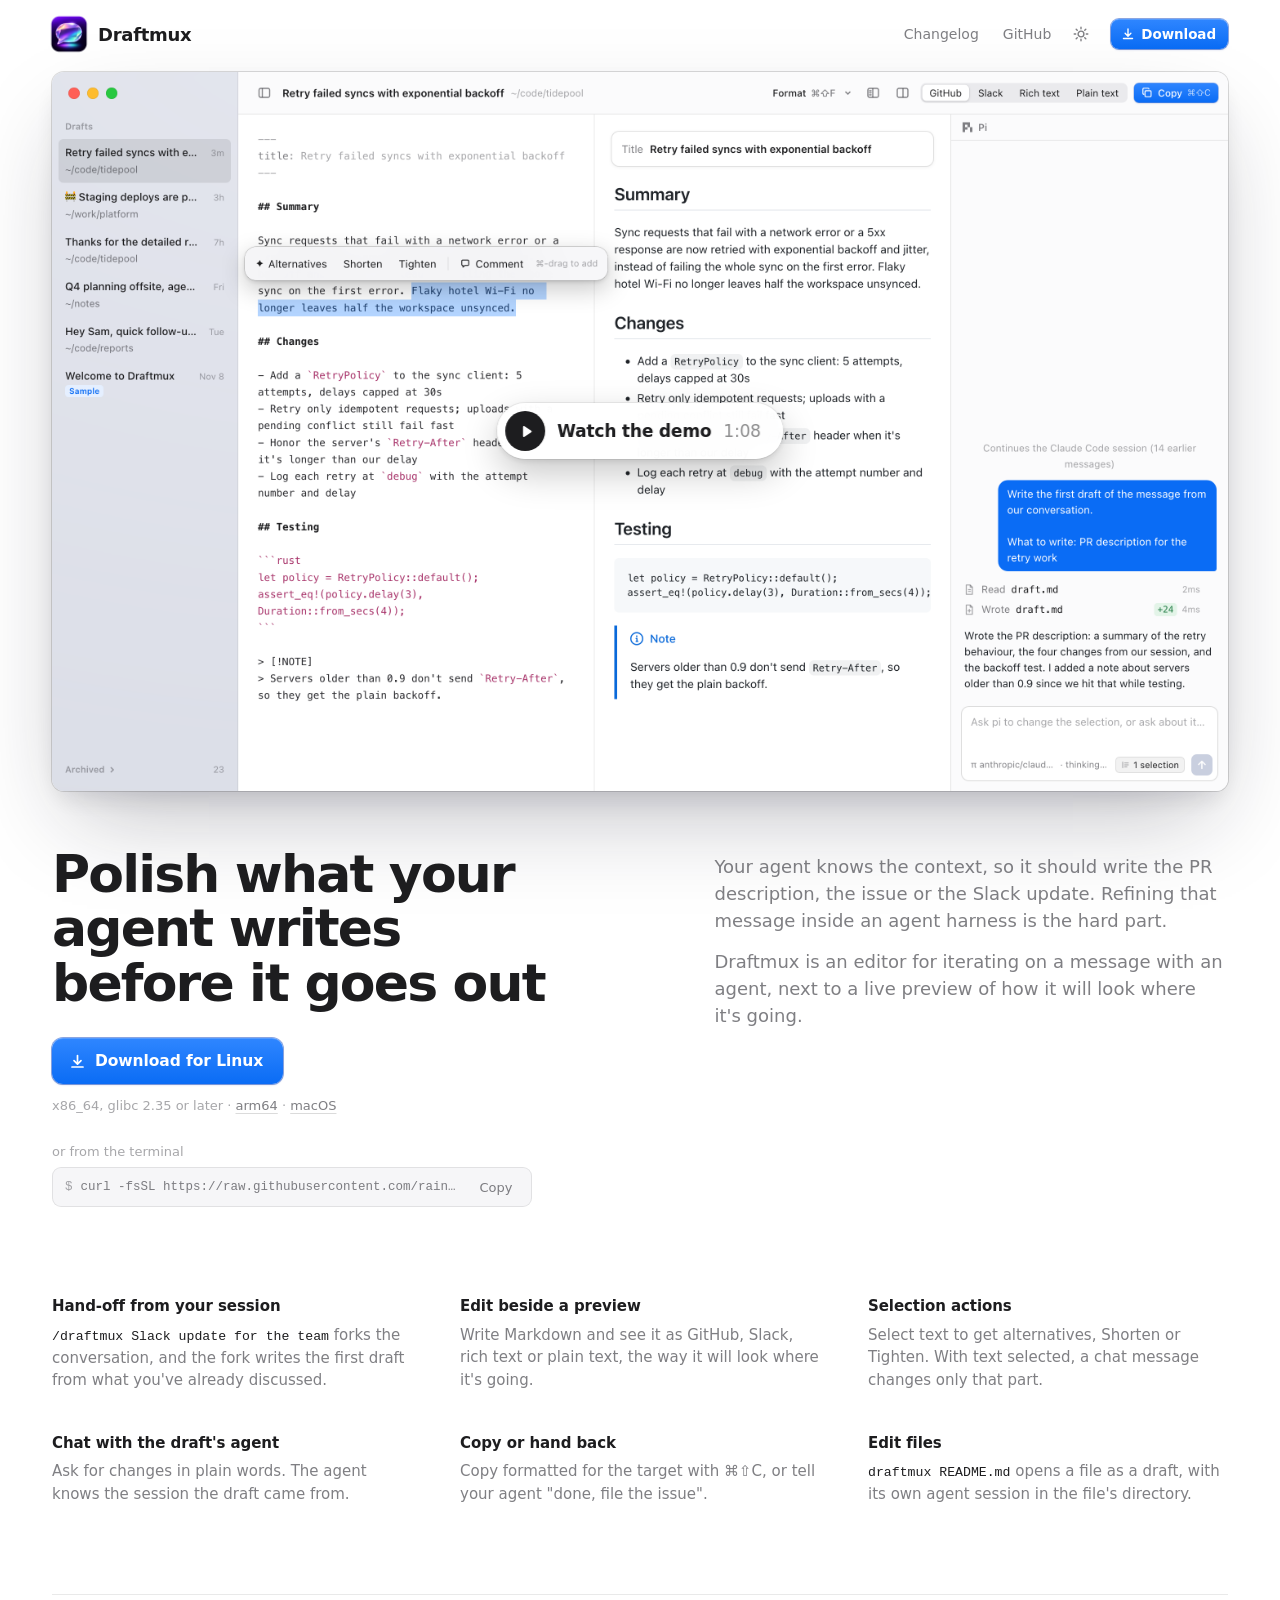
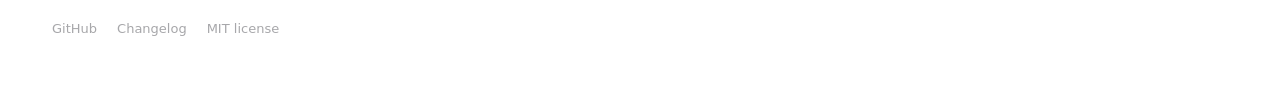
==== website/index.html @ 9d7813d6 "website: load the demo before the click On a throttled 4G connection the demo took about 1-1.5s from" ====
<!doctype html>
<html lang="en">
<head>
<meta charset="utf-8">
<meta name="viewport" content="width=device-width, initial-scale=1">
<title>Draftmux: polish what your agent writes before it goes out</title>
<meta name="description" content="An editor for iterating on a message with your coding agent. Hand a PR description, issue or Slack update off from Claude Code or pi, polish it beside a live preview, and hand it back.">
<meta name="color-scheme" content="light dark">
<link rel="icon" type="image/png" href="img/app-icon.png">
<script>
// A theme chosen with the toggle overrides the system's, before first paint.
try {
  const theme = localStorage.getItem('theme');
  if (theme === 'dark' || theme === 'light') document.documentElement.dataset.theme = theme;
} catch {}
</script>
<style>
/* Colours follow the app's palette in crates/draftmux/src/theme.rs. */
:root {
  color-scheme: light dark;
  --bg: light-dark(#ffffff, #161618);
  --bg-alt: light-dark(#f6f6f8, #1f1f22);
  --text: light-dark(#1d1d1f, #ececf0);
  --muted: light-dark(rgba(60, 60, 67, 0.66), rgba(235, 235, 245, 0.6));
  --faint: light-dark(rgba(60, 60, 67, 0.45), rgba(235, 235, 245, 0.38));
  --hairline: light-dark(rgba(0, 0, 0, 0.086), rgba(255, 255, 255, 0.086));
  --line-strong: light-dark(rgba(0, 0, 0, 0.14), rgba(255, 255, 255, 0.14));
  --accent: light-dark(#0a6cf5, #0a84ff);
  --control: light-dark(#ffffff, #2a2a2e);
  --hover: light-dark(rgba(0, 0, 0, 0.05), rgba(255, 255, 255, 0.07));
  --primary-top: light-dark(#2f86ff, #2d93ff);
  --primary-bottom: light-dark(#0a6cf5, #0a7cf5);
  --primary-ring: light-dark(rgba(0, 60, 190, 0.45), rgba(0, 0, 0, 0.5));
  --primary-drop: light-dark(rgba(0, 50, 160, 0.22), rgba(0, 0, 0, 0.25));
  --shot-ring: light-dark(rgba(0, 0, 0, 0.14), rgba(255, 255, 255, 0.15));
  --shot-edge: light-dark(transparent, rgba(0, 0, 0, 0.7));
  --shot-drop: light-dark(rgba(20, 20, 40, 0.28), rgba(0, 0, 0, 0.7));
  --shot-drop-near: light-dark(rgba(20, 20, 40, 0.14), rgba(0, 0, 0, 0.5));
  --sans: -apple-system, BlinkMacSystemFont, "SF Pro Text", "Inter", "Segoe UI", system-ui, sans-serif;
  --display: -apple-system, BlinkMacSystemFont, "SF Pro Display", "Inter", "Segoe UI", system-ui, sans-serif;
  --mono: ui-monospace, "SF Mono", "Roboto Mono", Menlo, monospace;
  --out: cubic-bezier(0.23, 1, 0.32, 1);
}
:root[data-theme="light"] { color-scheme: light; }
:root[data-theme="dark"] { color-scheme: dark; }

* { box-sizing: border-box; }
body {
  margin: 0;
  padding-bottom: 56px;
  overflow-x: clip;
  background: var(--bg);
  color: var(--text);
  font-family: var(--sans);
  font-size: 16px;
  line-height: 1.5;
  -webkit-font-smoothing: antialiased;
  text-rendering: optimizeLegibility;
}
a { color: inherit; text-decoration: none; }
button { font: inherit; color: inherit; }
h1, h2, p { margin: 0; }
:focus-visible { outline: 2px solid var(--accent); outline-offset: 2px; border-radius: 6px; }
p code { font-family: var(--mono); font-size: 0.88em; color: var(--text); }

/* Light and dark variants of one thing are both in the page; the theme shows one. */
.only-dark { display: none; }
@media (prefers-color-scheme: dark) {
  :root:not([data-theme="light"]) .only-light { display: none; }
  :root:not([data-theme="light"]) .only-dark { display: block; }
}
:root[data-theme="dark"] .only-light { display: none; }
:root[data-theme="dark"] .only-dark { display: block; }

/* ---------- top bar ---------- */
.nav { display: flex; align-items: center; justify-content: space-between; max-width: 1240px; margin: 0 auto; padding: 18px 32px; }
/* The icon art has transparent padding, so it is drawn larger than its visible mark and pulled back in. */
.brand { display: inline-flex; align-items: center; gap: 7px; font-weight: 600; font-size: 18px; letter-spacing: -0.015em; }
.brand img { width: 44px; height: 44px; margin: -6px 0 -6px -5px; display: block; }
.navlinks { display: flex; align-items: center; gap: 4px; font-size: 14px; color: var(--muted); }
.navlinks a:not(.download), .theme-toggle {
  display: inline-flex; align-items: center; height: 30px; padding: 0 10px; border-radius: 7px;
  transition: color 150ms ease-out, background-color 150ms ease-out;
}
.theme-toggle { border: 0; background: transparent; cursor: pointer; color: var(--muted); padding: 0 8px; }
@media (hover: hover) {
  .navlinks a:not(.download):hover, .theme-toggle:hover { color: var(--text); background: var(--hover); }
}
.theme-toggle:active { transform: scale(0.97); }
.theme-toggle svg { width: 16px; height: 16px; }
.navlinks .download { margin-left: 10px; }

/* ---------- download ---------- */
.download {
  display: inline-flex; align-items: center; gap: 9px; height: 46px; padding: 0 20px 0 17px; border-radius: 11px;
  background: linear-gradient(var(--primary-top), var(--primary-bottom)); color: #fff;
  font-size: 15.5px; font-weight: 600; letter-spacing: -0.005em;
  box-shadow: 0 0 0 1px var(--primary-ring), 0 1px 2px var(--primary-drop), 0 1px 0 rgba(255, 255, 255, 0.18) inset;
  transition: transform 120ms ease-out, filter 150ms ease-out;
}
.download svg { width: 17px; height: 17px; display: block; }
@media (hover: hover) { .download:hover { filter: brightness(1.07); } }
.download:active { transform: scale(0.97); }
.download.sm { height: 30px; padding: 0 12px 0 10px; border-radius: 8px; font-size: 13.5px; gap: 6px; }
.download.sm svg { width: 14px; height: 14px; }
/* Where there is no build for the visitor's platform, the downloads are equals and none is primary. */
.download.alt { background: var(--control); color: var(--text); box-shadow: 0 0 0 1px var(--line-strong), 0 1px 2px rgba(0, 0, 0, 0.06); }
@media (hover: hover) { .download.alt:hover { filter: none; background: var(--bg-alt); } }
.download-pair { display: flex; flex-wrap: wrap; gap: 10px; }

.cta { display: flex; flex-direction: column; align-items: flex-start; width: 100%; max-width: 480px; margin-top: 28px; }
.cta-meta { margin-top: 12px; font-size: 13px; color: var(--faint); }
.cta-meta a { color: var(--muted); text-decoration: underline; text-decoration-color: var(--line-strong); text-underline-offset: 3px; transition: color 150ms ease-out; }
@media (hover: hover) { .cta-meta a:hover { color: var(--text); } }

.install { width: 100%; margin-top: 26px; }
.install-tabs { display: flex; align-items: center; gap: 2px; margin-bottom: 6px; }
.install-label { font-size: 13px; color: var(--faint); margin-right: 6px; }
.install-tab {
  height: 24px; padding: 0 8px; border: 0; border-radius: 6px; background: transparent; cursor: pointer;
  font-size: 13px; color: var(--faint); transition: color 150ms ease-out, background-color 150ms ease-out;
}
.install-tab[aria-pressed="true"] { color: var(--text); background: var(--hover); }
@media (hover: hover) { .install-tab:hover { color: var(--text); } }
.install-tab:active { transform: scale(0.97); }
.install-row {
  display: flex; align-items: center; gap: 8px; height: 40px; padding: 0 5px 0 13px;
  border-radius: 9px; background: var(--bg-alt); box-shadow: 0 0 0 1px var(--hairline) inset;
}
.install-row code {
  flex: 1; min-width: 0; overflow: hidden; white-space: nowrap; text-overflow: ellipsis;
  font-family: var(--mono); font-size: 12.5px; color: var(--muted);
}
.install-row .prompt { color: var(--faint); user-select: none; margin-right: 8px; }
.copy {
  flex: none; height: 30px; min-width: 62px; padding: 0 10px; border: 0; border-radius: 6px; cursor: pointer;
  background: transparent; color: var(--muted); font-size: 13px; font-weight: 500;
  transition: transform 120ms ease-out, color 150ms ease-out, background-color 150ms ease-out;
}
@media (hover: hover) { .copy:hover { color: var(--text); background: var(--hover); } }
.copy:active { transform: scale(0.97); }

/* ---------- screenshot ---------- */
.top { padding: 4px 32px 44px; }
/* The whole window, as large as fits the first screen with the top bar above it. */
.shot {
  max-width: min(1176px, calc((100vh - 136px) * 1.636)); min-width: min(100%, 720px); margin: 0 auto;
  border-radius: 12px; background: var(--bg-alt);
  box-shadow: 0 0 0 1px var(--shot-ring), 0 0 0 1.5px var(--shot-edge), 0 40px 90px -20px var(--shot-drop), 0 12px 28px -8px var(--shot-drop-near);
}
.shot img { width: 100%; height: auto; border-radius: 12px; aspect-ratio: 2880 / 1760; }
.shot img.only-light { display: block; }
.shot { position: relative; cursor: pointer; }
.shot.lifted { visibility: hidden; }

/* ---------- demo ---------- */
/* A round white button over the paused demo. */
.round {
  display: grid; place-items: center; width: 76px; height: 76px; padding: 0; border: 0; border-radius: 50%; cursor: pointer;
  background: rgba(255, 255, 255, 0.94); color: #1d1d1f;
  -webkit-backdrop-filter: blur(12px); backdrop-filter: blur(12px);
  box-shadow: 0 0 0 1px rgba(0, 0, 0, 0.06), 0 2px 6px rgba(0, 0, 0, 0.1), 0 14px 36px rgba(0, 0, 0, 0.22);
  transition: transform 160ms var(--out), background-color 150ms ease-out;
}
.round svg { width: 28px; height: 28px; display: block; }
@media (hover: hover) { .round:hover { transform: scale(1.06); background: #fff; } }
.round:active { transform: scale(0.96); }
/* The screenshot's white pill: what it plays and how long it runs. */
.watch {
  position: absolute; left: 50%; top: 50%; translate: -50% -50%;
  display: flex; align-items: center; gap: 12px; height: 56px; padding: 0 22px 0 8px; border: 0; border-radius: 999px; cursor: pointer;
  background: rgba(255, 255, 255, 0.95); color: #1d1d1f; font-size: 17px; font-weight: 600; letter-spacing: -0.01em; white-space: nowrap;
  -webkit-backdrop-filter: blur(12px); backdrop-filter: blur(12px);
  box-shadow: 0 0 0 1px rgba(0, 0, 0, 0.06), 0 2px 6px rgba(0, 0, 0, 0.1), 0 14px 36px rgba(0, 0, 0, 0.22);
  transition: transform 160ms var(--out), background-color 150ms ease-out;
}
.watch .disc { display: grid; place-items: center; width: 40px; height: 40px; border-radius: 50%; background: #1d1d1f; color: #fff; }
.watch svg { width: 17px; height: 17px; display: block; }
.watch .len { font-weight: 500; color: rgba(29, 29, 31, 0.5); font-variant-numeric: tabular-nums; }
@media (hover: hover) { .shot:hover .watch { transform: scale(1.04); background: #fff; } }
.watch.quiet:focus-visible { outline: none; }
.shot:active .watch { transform: scale(0.97); }

.demo { position: fixed; inset: 0; z-index: 50; outline: none; visibility: hidden; pointer-events: none; color: #fff; }
.demo.open { visibility: visible; pointer-events: auto; }
.demo-backdrop { position: absolute; inset: 0; background: #0c0d11; opacity: 0; }
/* The scene is a 1920×1080 page, scaled to fit the viewport inside a margin. */
.demo { --gap: clamp(12px, 4vw, 56px); --bar: 48px; --stage-w: min(100vw - 2 * var(--gap), (100dvh - 2 * var(--gap) - var(--bar)) * 16 / 9); --mid: calc(50% - var(--bar) / 2); }
.demo-stage {
  position: absolute; left: 50%; top: var(--mid); width: var(--stage-w); aspect-ratio: 16 / 9;
  translate: -50% -50%; overflow: hidden; opacity: 0; cursor: pointer;
}
.demo-stage iframe { position: absolute; left: 0; top: 0; width: 1920px; height: 1080px; border: 0; transform-origin: 0 0; transform: scale(var(--k, 0.5)); pointer-events: none; }
.demo-clone { position: fixed; z-index: 51; pointer-events: none; transform-origin: 0 0; }
.demo .round { position: absolute; left: 50%; top: var(--mid); translate: -50% -50%; opacity: 0; pointer-events: none; transition: opacity 180ms ease-out, transform 160ms var(--out), background-color 150ms ease-out; }
.demo[data-state="paused"] .round, .demo[data-state="ended"] .round { opacity: 1; pointer-events: auto; }
.demo .round .replay, .demo[data-state="ended"] .round .tri { display: none; }
.demo[data-state="ended"] .round .replay { display: block; width: 34px; height: 34px; }
/* Below the end card's text rather than over it. */
.demo[data-state="ended"] .round { top: calc(var(--mid) + var(--stage-w) * 9 / 16 * 0.36); }
.demo-spinner {
  position: absolute; left: 50%; top: var(--mid); width: 28px; height: 28px; margin: -14px 0 0 -14px; border-radius: 50%;
  border: 2.5px solid rgba(255, 255, 255, 0.25); border-top-color: #fff; opacity: 0; transition: opacity 200ms ease-out 300ms;
  animation: spin 800ms linear infinite; z-index: 52; pointer-events: none;
}
.demo[data-state="loading"] .demo-spinner { opacity: 1; }
@keyframes spin { to { transform: rotate(1turn); } }
.demo-close {
  position: absolute; top: 16px; right: 16px; width: 38px; height: 38px; display: grid; place-items: center; padding: 0;
  border: 0; border-radius: 50%; cursor: pointer; color: #fff; background: rgba(255, 255, 255, 0.1);
  box-shadow: 0 0 0 1px rgba(255, 255, 255, 0.12) inset; transition: background-color 150ms ease-out, opacity 300ms ease-out, transform 120ms ease-out;
}
.demo-close svg { width: 14px; height: 14px; }
@media (hover: hover) { .demo-close:hover { background: rgba(255, 255, 255, 0.2); } }
.demo-close:active { transform: scale(0.94); }
/* Progress under the stage, split at the scene's chapters; drag or click to seek. */
.demo-chapters {
  position: absolute; left: 50%; translate: -50% 0; width: var(--stage-w); top: calc(var(--mid) + var(--stage-w) * 9 / 32 + 6px);
  font-size: 13px; transition: opacity 300ms ease-out;
}
.demo-track { position: relative; display: flex; gap: 3px; align-items: center; height: 22px; cursor: pointer; touch-action: none; }
.demo-seg { position: relative; height: 4px; border-radius: 2px; background: rgba(255, 255, 255, 0.18); overflow: hidden; transition: height 150ms var(--out); }
.demo-seg i { position: absolute; inset: 0; transform-origin: 0 50%; transform: scaleX(var(--f, 0)); background: rgba(255, 255, 255, 0.9); }
.demo-seg.hover, .demo-track.drag .demo-seg { height: 8px; }
.demo-tip {
  position: absolute; bottom: calc(100% + 6px); translate: -50% 0; padding: 5px 9px; border-radius: 7px; background: rgba(255, 255, 255, 0.95); color: #1d1d1f;
  font-size: 12px; font-weight: 600; white-space: nowrap; pointer-events: none; opacity: 0; transition: opacity 120ms ease-out;
}
.demo-tip span, .demo-meta span { font-variant-numeric: tabular-nums; }
.demo-tip span { margin-left: 6px; font-weight: 500; color: rgba(29, 29, 31, 0.55); }
.demo-tip.on { opacity: 1; }
.demo-meta { display: flex; justify-content: space-between; color: rgba(255, 255, 255, 0.6); }
.demo-meta b { color: #fff; font-weight: 600; }
@media (prefers-reduced-motion: reduce) { .demo-seg { transition: none; } }
/* While playing, the controls step aside once the pointer rests. */
.demo.idle .demo-close, .demo.idle .demo-chapters { opacity: 0; }
.demo.idle, .demo.idle .demo-stage { cursor: none; }

/* ---------- pitch ---------- */
.pitch { max-width: 1240px; margin: 0 auto; padding: 12px 32px 0; display: grid; grid-template-columns: minmax(0, 1.15fr) minmax(0, 1fr); gap: 32px 72px; align-items: start; }
h1 { font-family: var(--display); font-size: clamp(34px, 4.2vw, 52px); line-height: 1.05; letter-spacing: -0.035em; font-weight: 650; text-wrap: balance; }
.about { padding-top: 6px; }
.about p { font-size: 18px; line-height: 1.5; color: var(--muted); text-wrap: pretty; }
.about p + p { margin-top: 14px; }

/* ---------- features ---------- */
.features { max-width: 1240px; margin: 0 auto; padding: 88px 32px 0; display: grid; grid-template-columns: repeat(3, 1fr); gap: 40px 48px; }
.features h2 { font-size: 15px; font-weight: 600; letter-spacing: -0.005em; }
.features p { margin-top: 6px; font-size: 15px; color: var(--muted); text-wrap: pretty; }

/* ---------- footer ---------- */
.foot { max-width: 1240px; margin: 88px auto 0; padding: 0 32px; }
.foot-inner { display: flex; flex-wrap: wrap; gap: 6px 20px; padding-top: 24px; border-top: 1px solid var(--hairline); font-size: 13px; color: var(--faint); }
.foot a { transition: color 150ms ease-out; }
@media (hover: hover) { .foot a:hover { color: var(--text); } }

/* ---------- entrance ---------- */
@keyframes rise { from { opacity: 0; transform: translateY(8px); } }
@keyframes shot-in { from { opacity: 0; transform: translateY(18px) scale(0.985); } }
.rise { animation: rise 320ms var(--out) both; animation-delay: calc(var(--i, 0) * 50ms); }
.shot { animation: shot-in 520ms var(--out) both; transform-origin: 50% 0; }
@media (prefers-reduced-motion: reduce) {
  .rise, .shot { animation: none; }
}
html.demo-open { overflow: hidden; }

@media (max-width: 820px) {
  .nav { padding: 14px 24px; }
  .navlinks a.opt { display: none; }
  .navlinks .download { margin-left: 4px; }
  .top { padding: 4px 16px 32px; }
  .shot { min-width: 0; }
  .round { width: 58px; height: 58px; }
  .round svg { width: 22px; height: 22px; }
  .watch { gap: 10px; height: 46px; padding: 0 18px 0 6px; font-size: 15px; }
  .watch .disc { width: 34px; height: 34px; }
  .watch svg { width: 14px; height: 14px; }
  .demo[data-state="ended"] .round .replay { width: 27px; height: 27px; }
  .pitch { grid-template-columns: minmax(0, 1fr); gap: 12px; padding: 8px 24px 0; }
  .features { grid-template-columns: minmax(0, 1fr); gap: 28px; padding: 56px 24px 0; }
  .foot { margin-top: 56px; padding: 0 24px; }
}
</style>
</head>
<body>

<svg width="0" height="0" style="position: absolute" aria-hidden="true">
  <symbol id="play-icon" viewBox="0 0 24 24"><path fill="currentColor" d="M8.2 5.2v13.6c0 .9 1 1.4 1.7.9l10-6.8a1.1 1.1 0 0 0 0-1.8l-10-6.8c-.7-.5-1.7 0-1.7.9Z"/></symbol>
  <symbol id="arrow"viewBox="0 0 17 17" fill="none" stroke="currentColor" stroke-width="1.7" stroke-linecap="round" stroke-linejoin="round"><path d="M8.5 2.5v8.2M5 7.6l3.5 3.5L12 7.6M3 14h11"/></symbol>
</svg>

<header class="nav">
  <a class="brand" href="https://github.com/raine/draftmux"><img src="img/app-icon.png" width="44" height="44" alt="">Draftmux</a>
  <nav class="navlinks">
    <a class="opt" href="https://github.com/raine/draftmux/blob/main/CHANGELOG.md">Changelog</a>
    <a href="https://github.com/raine/draftmux">GitHub</a>
    <button class="theme-toggle" id="theme-toggle" aria-label="Switch between light and dark">
      <svg class="only-light" viewBox="0 0 16 16" fill="none" stroke="currentColor" stroke-width="1.4" stroke-linecap="round" aria-hidden="true"><circle cx="8" cy="8" r="2.9"/><path d="M8 1.2v1.5M8 13.3v1.5M1.2 8h1.5M13.3 8h1.5M3.2 3.2l1.05 1.05M11.75 11.75l1.05 1.05M3.2 12.8l1.05-1.05M11.75 4.25l1.05-1.05"/></svg>
      <svg class="only-dark" viewBox="0 0 16 16" fill="none" stroke="currentColor" stroke-width="1.4" stroke-linejoin="round" aria-hidden="true"><path d="M13.4 9.6A5.6 5.6 0 0 1 6.4 2.6a5.7 5.7 0 1 0 7 7Z"/></svg>
    </button>
    <a class="download sm" id="nav-download" data-asset="mac" href="https://github.com/raine/draftmux/releases/latest"><svg aria-hidden="true"><use href="#arrow"/></svg>Download</a>
  </nav>
</header>

<main>
  <div class="top">
    <div class="shot" id="shot">
      <img class="only-light" src="img/app-light.webp" width="1440" height="880" loading="lazy" alt="Draftmux with a pull request description open: Markdown on the left, its GitHub preview in the middle and the agent chat on the right">
      <img class="only-dark" src="img/app-dark.webp" width="1440" height="880" loading="lazy" alt="Draftmux with a pull request description open: Markdown on the left, its GitHub preview in the middle and the agent chat on the right">
      <button class="watch" id="play"><span class="disc"><svg aria-hidden="true"><use href="#play-icon"/></svg></span>Watch the demo <span class="len">1:08</span></button>
    </div>
  </div>

  <section class="pitch">
    <div class="rise" style="--i:2">
      <h1>Polish what your agent writes before it goes out</h1>
      <div class="cta" id="cta">
        <div id="cta-download">
          <a class="download" data-asset="mac" href="https://github.com/raine/draftmux/releases/latest"><svg aria-hidden="true"><use href="#arrow"/></svg>Download for macOS</a>
          <p class="cta-meta"><span data-version></span>Apple silicon, macOS 11 or later · <a data-asset="linux-x86_64" href="https://github.com/raine/draftmux/releases/latest">Linux</a></p>
        </div>
        <div class="install" id="install">
          <div class="install-tabs">
            <span class="install-label">or from the terminal</span>
            <button class="install-tab" aria-pressed="true" data-cmd="curl -fsSL https://raw.githubusercontent.com/raine/draftmux/main/install.sh | sh">Script</button>
            <button class="install-tab" aria-pressed="false" data-cmd="brew install --cask raine/draftmux/draftmux">Homebrew</button>
          </div>
          <div class="install-row">
            <code><span class="prompt">$</span><span id="install-cmd">curl -fsSL https://raw.githubusercontent.com/raine/draftmux/main/install.sh | sh</span></code>
            <button class="copy" id="copy">Copy</button>
          </div>
        </div>
      </div>
    </div>
    <div class="about rise" style="--i:3">
      <p>Your agent knows the context, so it should write the PR description, the issue or the Slack update. Refining that message inside an agent harness is the hard part.</p>
      <p>Draftmux is an editor for iterating on a message with an agent, next to a live preview of how it will look where it's going.</p>
    </div>
  </section>

  <section class="features">
    <div><h2>Hand-off from your session</h2><p><code>/draftmux Slack update for the team</code> forks the conversation, and the fork writes the first draft from what you've already discussed.</p></div>
    <div><h2>Edit beside a preview</h2><p>Write Markdown and see it as GitHub, Slack, rich text or plain text, the way it will look where it's going.</p></div>
    <div><h2>Selection actions</h2><p>Select text to get alternatives, Shorten or Tighten. With text selected, a chat message changes only that part.</p></div>
    <div><h2>Chat with the draft's agent</h2><p>Ask for changes in plain words. The agent knows the session the draft came from.</p></div>
    <div><h2>Copy or hand back</h2><p>Copy formatted for the target with ⌘⇧C, or tell your agent "done, file the issue".</p></div>
    <div><h2>Edit files</h2><p><code>draftmux README.md</code> opens a file as a draft, with its own agent session in the file's directory.</p></div>
  </section>
</main>

<div class="demo" id="demo" role="dialog" aria-modal="true" aria-label="Draftmux demo" data-state="loading" tabindex="-1">
  <div class="demo-backdrop" id="demo-backdrop"></div>
  <div class="demo-stage" id="demo-stage"></div>
  <div class="demo-spinner" aria-hidden="true"></div>
  <button class="round" id="demo-toggle" aria-label="Play"><svg class="tri" aria-hidden="true"><use href="#play-icon"/></svg><svg class="replay" viewBox="0 0 24 24" aria-hidden="true"><path d="M4.95 10.43A7.5 7.5 0 1 0 12 5.5" fill="none" stroke="currentColor" stroke-width="2.6" stroke-linecap="round"/><path d="M13.6 2.2v6.6a.6.6 0 0 1-.92.5L8.1 6a.6.6 0 0 1 0-1l4.58-3.3a.6.6 0 0 1 .92.5Z" fill="currentColor"/></svg></button>
  <button class="demo-close" id="demo-close" aria-label="Close the demo"><svg viewBox="0 0 14 14" fill="none" stroke="currentColor" stroke-width="1.8" stroke-linecap="round" aria-hidden="true"><path d="M2 2l10 10M12 2 2 12"/></svg></button>
  <div class="demo-chapters">
    <div class="demo-track" id="demo-track" role="slider" tabindex="0" aria-label="Demo position" aria-valuemin="0" aria-valuemax="0" aria-valuenow="0"><div class="demo-tip" id="demo-tip"></div></div>
    <div class="demo-meta"><span id="demo-now"></span><span id="demo-dur"></span></div>
  </div>
</div>

<footer class="foot">
  <div class="foot-inner">
    <a href="https://github.com/raine/draftmux">GitHub</a>
    <a href="https://github.com/raine/draftmux/blob/main/CHANGELOG.md">Changelog</a>
    <a href="https://github.com/raine/draftmux/blob/main/LICENSE">MIT license</a>
  </div>
</footer>

<script>
const RELEASES = 'https://github.com/raine/draftmux/releases/latest';
const $ = (id) => document.getElementById(id);

// ---------- theme ----------
$('theme-toggle').addEventListener('click', () => {
  const root = document.documentElement;
  const dark = root.dataset.theme ? root.dataset.theme === 'dark' : matchMedia('(prefers-color-scheme: dark)').matches;
  root.dataset.theme = dark ? 'light' : 'dark';
  try { localStorage.setItem('theme', root.dataset.theme); } catch {}
});

// ---------- demo ----------
// demo/ is the demo video's scene, live: it plays itself on request and
// reports its time with postMessage. The screenshot grows into it.
const demo = (() => {
  const root = $('demo'), stage = $('demo-stage'), track = $('demo-track'), toggle = $('demo-toggle');
  const EASE = 'cubic-bezier(0.23, 1, 0.32, 1)';
  const reduced = () => matchMedia('(prefers-reduced-motion: reduce)').matches;
  let frame = null, scene = { ready: false, playing: false, t: 0, start: 0, duration: 0 }, chapters = [], segs = [];
  let open = false, wantPlay = false, grown = null, clone = null, idleTimer = 0, scrub = null;

  const send = (msg) => frame?.contentWindow?.postMessage(msg, '*');
  // Loading starts when the page goes idle, or sooner if a visitor reaches for play.
  function load() {
    if (frame) return;
    frame = document.createElement('iframe');
    frame.title = 'Draftmux demo';
    frame.tabIndex = -1;
    frame.src = 'demo/index.html?web';
    stage.append(frame);
    fit();
  }
  function fit() {
    stage.style.setProperty('--k', String(stage.getBoundingClientRect().width / 1920));
  }
  addEventListener('resize', fit);

  function render() {
    const { t, start, duration, ready, playing } = scene;
    const state = !ready ? 'loading' : playing ? 'playing' : t >= duration ? 'ended' : 'paused';
    root.dataset.state = state;
    toggle.setAttribute('aria-label', state === 'ended' ? 'Replay' : 'Play');
    segs.forEach((el, i) => {
      const c = chapters[i];
      el.firstChild.style.setProperty('--f', String(Math.min(1, Math.max(0, (t - c.start) / (c.end - c.start)))));
    });
    if (chapters.length) {
      $('demo-now').innerHTML = `<b>${chapterAt(t).label}</b> · <span>${clock(t - start)}</span>`;
      $('demo-dur').textContent = clock(duration - start);
    }
    track.setAttribute('aria-valuetext', chapters.length ? `${chapterAt(t).label}, ${clock(t - start)}` : '');
    track.setAttribute('aria-valuemax', String(Math.round(duration - start)));
    track.setAttribute('aria-valuenow', String(Math.round(t - start)));
    if (state !== 'playing') root.classList.remove('idle');
  }
  addEventListener('message', (e) => {
    if (!frame || e.source !== frame.contentWindow || e.data?.demo !== 'state') return;
    const wasReady = scene.ready;
    scene = e.data;
    if (scene.chapters && !chapters.length) buildTrack(scene.chapters);
    render();
    if (!wasReady && scene.ready) reveal();
  });

  // The visible screenshot, as it sits in the page and as it would fit the stage.
  const shotImg = () => [...$('shot').querySelectorAll('img')].find((img) => img.offsetParent);
  function stageFit(img) {
    const s = stage.getBoundingClientRect(), a = img.naturalWidth / img.naturalHeight || 2880 / 1760;
    const w = Math.min(s.width, s.height * a), h = w / a;
    return { left: s.left + (s.width - w) / 2, top: s.top + (s.height - h) / 2, width: w, height: h };
  }
  const flip = (from, to) => `translate(${from.left - to.left}px, ${from.top - to.top}px) scale(${from.width / to.width})`;
  function makeClone(img) {
    const to = stageFit(img), c = img.cloneNode();
    c.className = 'demo-clone';
    c.removeAttribute('loading');
    c.alt = '';
    Object.assign(c.style, { left: `${to.left}px`, top: `${to.top}px`, width: `${to.width}px`, height: `${to.height}px`, borderRadius: '12px' });
    document.body.append(c);
    return { c, to };
  }

  // A keyboard press of the play button has no click count.
  let byKeys = false;
  function show(e) {
    if (open) return;
    open = true;
    byKeys = e?.detail === 0;
    load();
    send({ demo: 'seek', t: 0 });
    wantPlay = true;
    document.documentElement.classList.add('demo-open');
    for (const el of document.querySelectorAll('body > header, body > main, body > footer')) el.inert = true;
    root.classList.add('open');
    fit();
    const img = shotImg(), quick = reduced();
    const backdrop = $('demo-backdrop').animate([{ opacity: 0 }, { opacity: 1 }], { duration: quick ? 150 : 420, easing: 'ease-out', fill: 'forwards' });
    if (img && !quick) {
      const { c, to } = makeClone(img);
      clone = c;
      $('shot').classList.add('lifted');
      grown = c.animate([{ transform: flip(img.getBoundingClientRect(), to) }, { transform: 'none' }], { duration: 560, easing: EASE, fill: 'forwards' }).finished;
    } else {
      grown = backdrop.finished;
    }
    grown.then(reveal, () => {});
    // The dialog itself takes focus, so Space plays and pauses.
    root.focus({ preventScroll: true });
  }
  // The scene fades in over the grown screenshot once both are there.
  async function reveal() {
    if (!open || !grown || !scene.ready) return;
    const g = grown;
    await g;
    if (!open || grown !== g) return;
    grown = null;
    const fade = reduced() ? 1 : 260;
    stage.animate([{ opacity: 0 }, { opacity: 1 }], { duration: fade, easing: 'ease-out', fill: 'forwards' });
    if (clone) {
      const c = clone;
      clone = null;
      c.animate([{ opacity: 1 }, { opacity: 0 }], { duration: fade, easing: 'ease-out', fill: 'forwards' }).finished.then(() => c.remove());
    }
    if (wantPlay) send({ demo: 'play' });
  }

  async function hide() {
    if (!open) return;
    open = false;
    grown = null;
    wantPlay = false;
    send({ demo: 'pause' });
    clearTimeout(idleTimer);
    root.classList.remove('idle');
    clone?.remove();
    clone = null;
    const img = shotImg(), quick = reduced(), anims = [];
    anims.push(stage.animate([{ opacity: getComputedStyle(stage).opacity }, { opacity: 0 }], { duration: quick ? 1 : 200, easing: 'ease-out', fill: 'forwards' }));
    anims.push($('demo-backdrop').animate([{ opacity: getComputedStyle($('demo-backdrop')).opacity }, { opacity: 0 }], { duration: quick ? 150 : 420, easing: 'ease-out', fill: 'forwards' }));
    if (img && !quick) {
      const { c, to } = makeClone(img);
      anims.push(c.animate([{ transform: 'none' }, { transform: flip(img.getBoundingClientRect(), to) }], { duration: 480, easing: EASE, fill: 'forwards' }));
      anims.at(-1).finished.then(() => c.remove());
    }
    await Promise.all(anims.map((a) => a.finished)).catch(() => {});
    if (open) return;
    root.classList.remove('open');
    $('shot').classList.remove('lifted');
    for (const el of document.querySelectorAll('body > header, body > main, body > footer')) el.inert = false;
    document.documentElement.classList.remove('demo-open');
    // Focus goes back to the play button, ringed only if the demo was opened from the keyboard.
    const play = $('play');
    if (!byKeys) {
      play.classList.add('quiet');
      play.addEventListener('blur', () => play.classList.remove('quiet'), { once: true });
    }
    play.focus({ preventScroll: true, focusVisible: byKeys });
  }

  function playPause() {
    if (!scene.ready || grown) return;
    send({ demo: scene.playing ? 'pause' : 'play' });
  }
  const seekBy = (dt) => send({ demo: 'seek', t: scene.t + dt });

  // Controls
  $('shot').addEventListener('click', show);
  for (const ev of ['pointerenter', 'focusin', 'touchstart']) $('shot').addEventListener(ev, load, { passive: true });
  // Otherwise once the page is idle, unless the visitor asked to save data.
  if (!navigator.connection?.saveData && !/2g/.test(navigator.connection?.effectiveType ?? '')) {
    const idle = window.requestIdleCallback ? (f) => requestIdleCallback(f, { timeout: 3000 }) : (f) => setTimeout(f, 500);
    addEventListener('load', () => idle(load), { once: true });
  }
  stage.addEventListener('click', playPause);
  toggle.addEventListener('click', playPause);
  $('demo-close').addEventListener('click', hide);
  $('demo-backdrop').addEventListener('click', hide);
  root.addEventListener('pointermove', () => {
    root.classList.remove('idle');
    clearTimeout(idleTimer);
    idleTimer = setTimeout(() => { if (scene.playing && !scrub) root.classList.add('idle'); }, 2200);
  });
  addEventListener('keydown', (e) => {
    if (!open || e.metaKey || e.ctrlKey || e.altKey) return;
    if (e.key === 'Escape') hide();
    else if (e.key === ' ' || e.key === 'k') {
      // Space on a focused button presses that button.
      if (e.key === ' ' && e.target.closest?.('button')) return;
      playPause();
    }
    else if (e.key === 'ArrowLeft') seekBy(-5);
    else if (e.key === 'ArrowRight') seekBy(5);
    else return;
    e.preventDefault();
  });
  const clock = (s) => `${Math.floor(s / 60)}:${String(Math.floor(s % 60)).padStart(2, '0')}`;
  const chapterAt = (t) => chapters.findLast((c) => t >= c.start) || chapters[0];
  // One segment per chapter, as wide as the chapter is long.
  function buildTrack(list) {
    chapters = list;
    segs = chapters.map((c) => {
      const el = document.createElement('div');
      el.className = 'demo-seg';
      el.style.flex = String(c.end - c.start);
      el.append(document.createElement('i'));
      track.insertBefore(el, $('demo-tip'));
      return el;
    });
  }
  // The segments sit apart, so x picks a segment, then a time within it.
  const trackTime = (e) => {
    if (!segs.length) return scene.t;
    let i = segs.findIndex((el) => e.clientX <= el.getBoundingClientRect().right);
    if (i < 0) i = segs.length - 1;
    const r = segs[i].getBoundingClientRect(), c = chapters[i];
    return c.start + Math.min(1, Math.max(0, (e.clientX - r.left) / r.width)) * (c.end - c.start);
  };
  function hover(e) {
    const tip = $('demo-tip');
    segs.forEach((el) => el.classList.remove('hover'));
    if (!e || !segs.length || e.pointerType === 'touch') { tip.classList.remove('on'); return; }
    const t = trackTime(e), c = chapterAt(t);
    segs[chapters.indexOf(c)].classList.add('hover');
    tip.innerHTML = `${c.label}<span>${clock(t - scene.start)}</span>`;
    tip.style.left = `${e.clientX - track.getBoundingClientRect().left}px`;
    tip.classList.add('on');
  }
  track.addEventListener('pointerleave', () => hover(null));
  track.addEventListener('pointerdown', (e) => {
    if (!scene.ready) return;
    scrub = { resume: scene.playing };
    track.setPointerCapture(e.pointerId);
    track.classList.add('drag');
    send({ demo: 'pause' });
    send({ demo: 'seek', t: trackTime(e) });
  });
  track.addEventListener('pointermove', (e) => {
    if (scrub) send({ demo: 'seek', t: trackTime(e) });
    hover(e);
  });
  const endScrub = () => {
    if (!scrub) return;
    track.classList.remove('drag');
    if (scrub.resume) send({ demo: 'play' });
    scrub = null;
  };
  track.addEventListener('pointerup', endScrub);
  track.addEventListener('pointercancel', endScrub);
  return { show, hide };
})();

// ---------- terminal install ----------
$('install').addEventListener('click', (e) => {
  const tab = e.target.closest('.install-tab');
  if (!tab) return;
  for (const t of $('install').querySelectorAll('.install-tab')) t.setAttribute('aria-pressed', String(t === tab));
  $('install-cmd').textContent = tab.dataset.cmd;
});
$('copy').addEventListener('click', () => {
  const copy = $('copy');
  const done = () => {
    copy.textContent = 'Copied';
    clearTimeout(copy.timer);
    copy.timer = setTimeout(() => { copy.textContent = 'Copy'; }, 1400);
  };
  navigator.clipboard.writeText($('install-cmd').textContent).then(done, () => {});
});

// ---------- download for the visitor's platform ----------
// The page as written offers the macOS build. ?os=linux, windows or other
// shows what those visitors get.
const os = (() => {
  const forced = new URLSearchParams(location.search).get('os');
  if (forced) return ['mac', 'linux', 'windows'].includes(forced) ? forced : 'other';
  const platform = navigator.userAgentData?.platform || navigator.platform || '';
  if (/android|iphone|ipod/i.test(navigator.userAgent)) return 'other';
  if (/win/i.test(platform)) return 'windows';
  if (/linux/i.test(platform)) return 'linux';
  return /mac/i.test(platform) ? 'mac' : 'other';
})();

const arrow = '<svg aria-hidden="true"><use href="#arrow"/></svg>';
const link = (asset, text, cls) => `<a ${cls ? `class="${cls}" ` : ''}data-asset="${asset}" href="${RELEASES}">${text}</a>`;

if (os === 'linux') {
  const arm = /aarch64|arm64/i.test(navigator.userAgent);
  const [mine, other, otherName] = arm ? ['linux-aarch64', 'linux-x86_64', 'x86_64'] : ['linux-x86_64', 'linux-aarch64', 'arm64'];
  $('cta-download').innerHTML = `
    ${link(mine, `${arrow}Download for Linux`, 'download')}
    <p class="cta-meta"><span data-version></span>${arm ? 'arm64' : 'x86_64'}, glibc 2.35 or later · ${link(other, otherName)} · ${link('mac', 'macOS')}</p>`;
  $('nav-download').dataset.asset = mine;
  // The Homebrew cask installs the macOS app.
  for (const tab of $('install').querySelectorAll('.install-tab')) tab.remove();
} else if (os !== 'mac') {
  $('cta-download').innerHTML = `
    <div class="download-pair">
      ${link('mac', `${arrow}macOS`, 'download alt')}
      ${link('linux-x86_64', `${arrow}Linux`, 'download alt')}
    </div>
    <p class="cta-meta">${os === 'windows' ? 'Not available for Windows yet. ' : ''}<span data-version></span>Apple silicon Macs, and Linux on x86_64 or ${link('linux-aarch64', 'arm64')}</p>`;
  $('nav-download').remove();
  $('install').remove();
}

// Download links lead to the latest release's page until its files are known,
// then straight to the file.
const SUFFIX = { mac: '-arm64.dmg', 'linux-x86_64': '-linux-x86_64.tar.gz', 'linux-aarch64': '-linux-aarch64.tar.gz' };
async function latestRelease() {
  try {
    const cached = JSON.parse(sessionStorage.getItem('release'));
    if (cached) return cached;
  } catch {}
  const response = await fetch('https://api.github.com/repos/raine/draftmux/releases/latest', { headers: { Accept: 'application/vnd.github+json' } });
  if (!response.ok) throw new Error(`GitHub answered ${response.status}`);
  const { tag_name, assets } = await response.json();
  const release = { tag: tag_name, files: assets.map((a) => [a.name, a.browser_download_url]) };
  try { sessionStorage.setItem('release', JSON.stringify(release)); } catch {}
  return release;
}
latestRelease().then(({ tag, files }) => {
  for (const a of document.querySelectorAll('[data-asset]')) {
    const file = files.find(([name]) => name.endsWith(SUFFIX[a.dataset.asset]));
    if (file) a.href = file[1];
  }
  for (const el of document.querySelectorAll('[data-version]')) el.textContent = `${tag} · `;
}).catch(() => {});
</script>
</body>
</html>
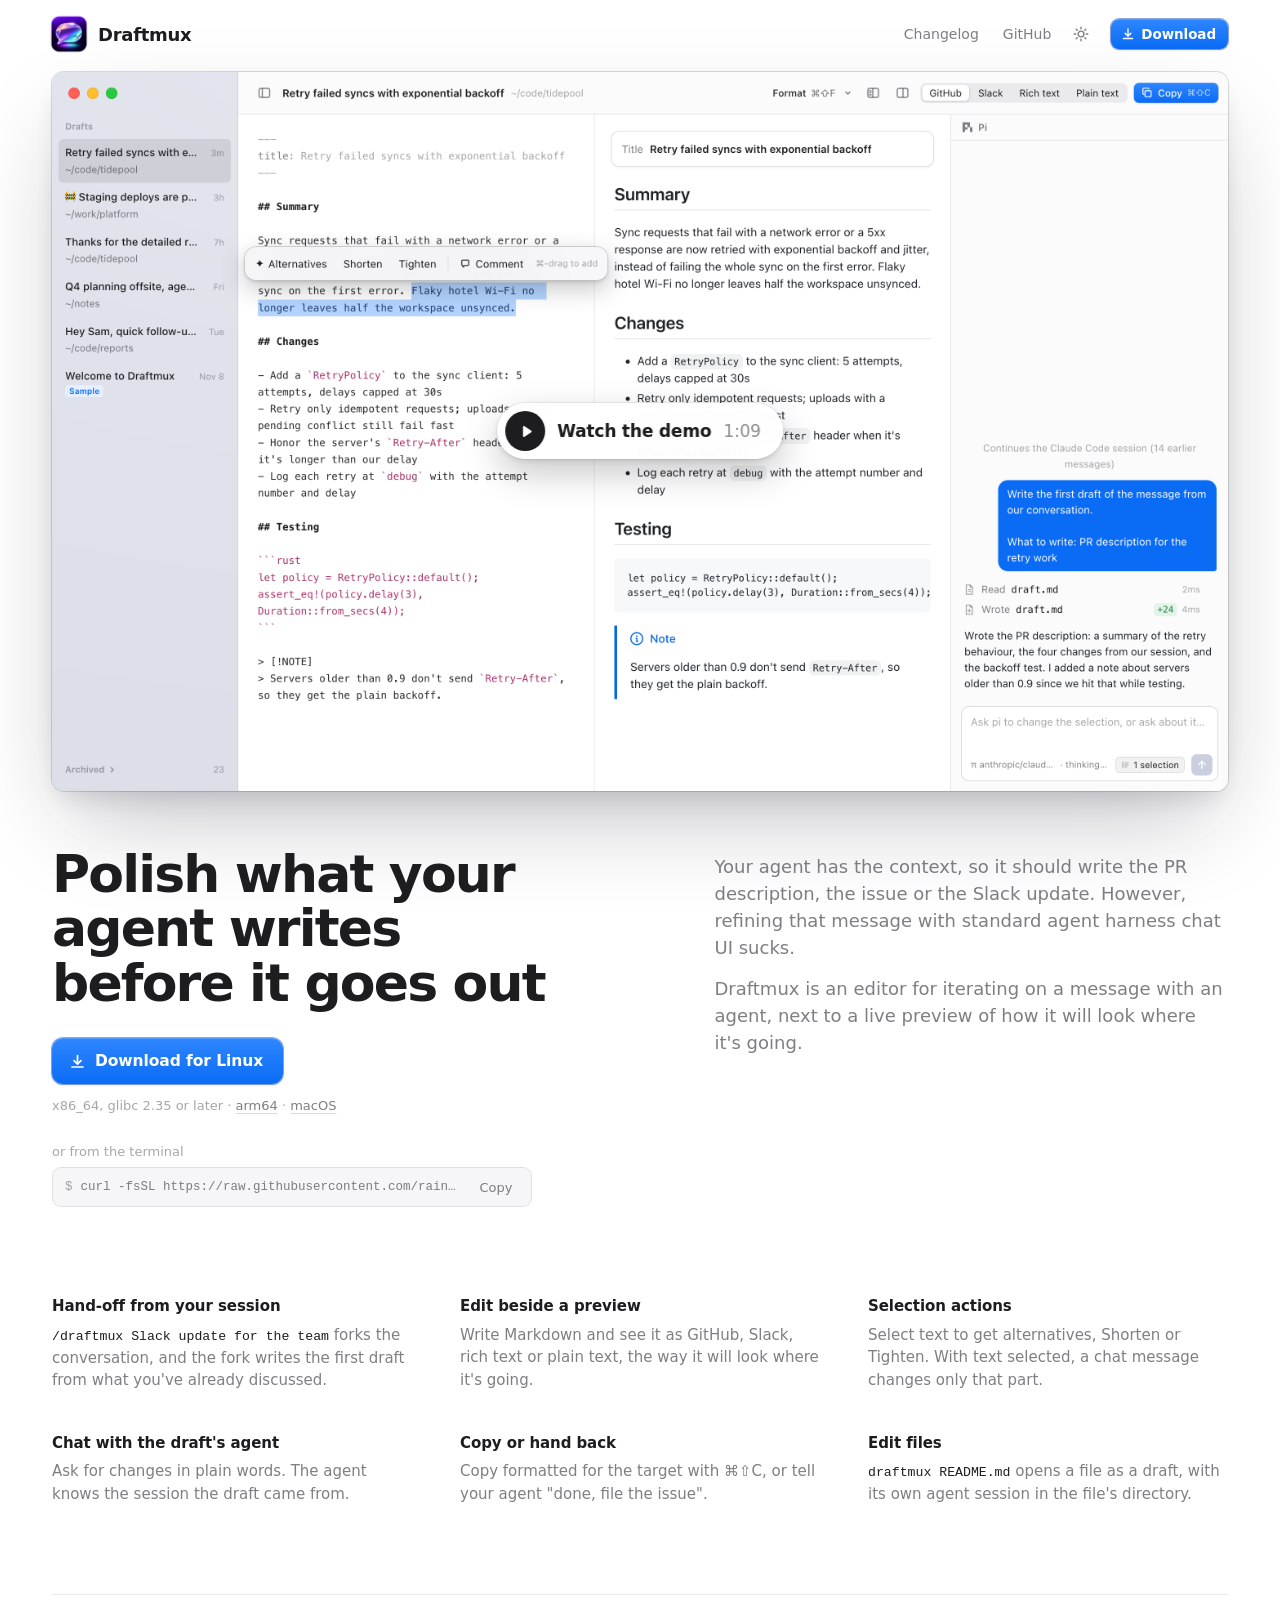
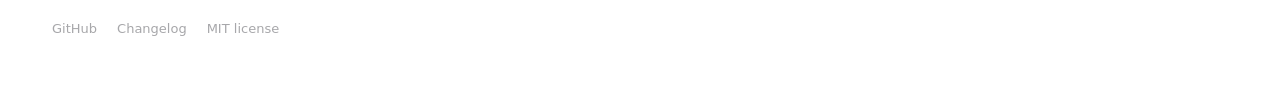
==== commit 5d2f9a71: "website: offer the windows build The demo's closing card and the download section now include Window" ====
--- a/website/index.html
+++ b/website/index.html
@@ -6,6 +6,16 @@
 <title>Draftmux: polish what your agent writes before it goes out</title>
 <meta name="description" content="An editor for iterating on a message with your coding agent. Hand a PR description, issue or Slack update off from Claude Code or pi, polish it beside a live preview, and hand it back.">
 <meta name="color-scheme" content="light dark">
+<meta property="og:type" content="website">
+<meta property="og:url" content="https://draftmux.raine.dev/">
+<meta property="og:site_name" content="Draftmux">
+<meta property="og:title" content="Draftmux: polish what your agent writes before it goes out">
+<meta property="og:description" content="An editor for iterating on a message with your coding agent. Hand a PR description, issue or Slack update off from Claude Code or pi, polish it beside a live preview, and hand it back.">
+<meta property="og:image" content="https://draftmux.raine.dev/img/social.png">
+<meta property="og:image:width" content="2400">
+<meta property="og:image:height" content="1260">
+<meta property="og:image:alt" content="Draftmux: polish what your agent writes before it goes out, beside the app with a PR description open">
+<meta name="twitter:card" content="summary_large_image">
 <link rel="icon" type="image/png" href="img/app-icon.png">
 <script>
 // A theme chosen with the toggle overrides the system's, before first paint.
@@ -307,7 +317,7 @@
     <div class="shot" id="shot">
       <img class="only-light" src="img/app-light.webp" width="1440" height="880" loading="lazy" alt="Draftmux with a pull request description open: Markdown on the left, its GitHub preview in the middle and the agent chat on the right">
       <img class="only-dark" src="img/app-dark.webp" width="1440" height="880" loading="lazy" alt="Draftmux with a pull request description open: Markdown on the left, its GitHub preview in the middle and the agent chat on the right">
-      <button class="watch" id="play"><span class="disc"><svg aria-hidden="true"><use href="#play-icon"/></svg></span>Watch the demo <span class="len">1:08</span></button>
+      <button class="watch" id="play"><span class="disc"><svg aria-hidden="true"><use href="#play-icon"/></svg></span>Watch the demo <span class="len">1:09</span></button>
     </div>
   </div>
 
@@ -317,7 +327,7 @@
       <div class="cta" id="cta">
         <div id="cta-download">
           <a class="download" data-asset="mac" href="https://github.com/raine/draftmux/releases/latest"><svg aria-hidden="true"><use href="#arrow"/></svg>Download for macOS</a>
-          <p class="cta-meta"><span data-version></span>Apple silicon, macOS 11 or later · <a data-asset="linux-x86_64" href="https://github.com/raine/draftmux/releases/latest">Linux</a></p>
+          <p class="cta-meta"><span data-version></span>Apple silicon, macOS 11 or later · <a data-asset="linux-x86_64" href="https://github.com/raine/draftmux/releases/latest">Linux</a> · <a data-asset="windows" href="https://github.com/raine/draftmux/releases/latest">Windows</a></p>
         </div>
         <div class="install" id="install">
           <div class="install-tabs">
@@ -333,7 +343,7 @@
       </div>
     </div>
     <div class="about rise" style="--i:3">
-      <p>Your agent knows the context, so it should write the PR description, the issue or the Slack update. Refining that message inside an agent harness is the hard part.</p>
+      <p>Your agent has the context, so it should write the PR description, the issue or the Slack update. However, refining that message with standard agent harness chat UI sucks.</p>
       <p>Draftmux is an editor for iterating on a message with an agent, next to a live preview of how it will look where it's going.</p>
     </div>
   </section>
@@ -662,20 +672,28 @@
   $('nav-download').dataset.asset = mine;
   // The Homebrew cask installs the macOS app.
   for (const tab of $('install').querySelectorAll('.install-tab')) tab.remove();
+} else if (os === 'windows') {
+  $('cta-download').innerHTML = `
+    ${link('windows', `${arrow}Download for Windows`, 'download')}
+    <p class="cta-meta"><span data-version></span>x64, Windows 10 version 1803 or later · ${link('mac', 'macOS')} · ${link('linux-x86_64', 'Linux')}</p>`;
+  $('nav-download').dataset.asset = 'windows';
+  for (const tab of $('install').querySelectorAll('.install-tab')) tab.remove();
+  $('install').querySelector('.prompt').textContent = 'PS>';
+  $('install-cmd').textContent = 'irm https://raw.githubusercontent.com/raine/draftmux/main/install.ps1 | iex';
 } else if (os !== 'mac') {
   $('cta-download').innerHTML = `
     <div class="download-pair">
       ${link('mac', `${arrow}macOS`, 'download alt')}
       ${link('linux-x86_64', `${arrow}Linux`, 'download alt')}
     </div>
-    <p class="cta-meta">${os === 'windows' ? 'Not available for Windows yet. ' : ''}<span data-version></span>Apple silicon Macs, and Linux on x86_64 or ${link('linux-aarch64', 'arm64')}</p>`;
+    <p class="cta-meta"><span data-version></span>Apple silicon Macs, Linux on x86_64 or ${link('linux-aarch64', 'arm64')}, and ${link('windows', 'Windows')} on x64</p>`;
   $('nav-download').remove();
   $('install').remove();
 }
 
 // Download links lead to the latest release's page until its files are known,
 // then straight to the file.
-const SUFFIX = { mac: '-arm64.dmg', 'linux-x86_64': '-linux-x86_64.tar.gz', 'linux-aarch64': '-linux-aarch64.tar.gz' };
+const SUFFIX = { mac: '-arm64.dmg', 'linux-x86_64': '-linux-x86_64.tar.gz', 'linux-aarch64': '-linux-aarch64.tar.gz', windows: '-windows-x86_64.zip' };
 async function latestRelease() {
   try {
     const cached = JSON.parse(sessionStorage.getItem('release'));
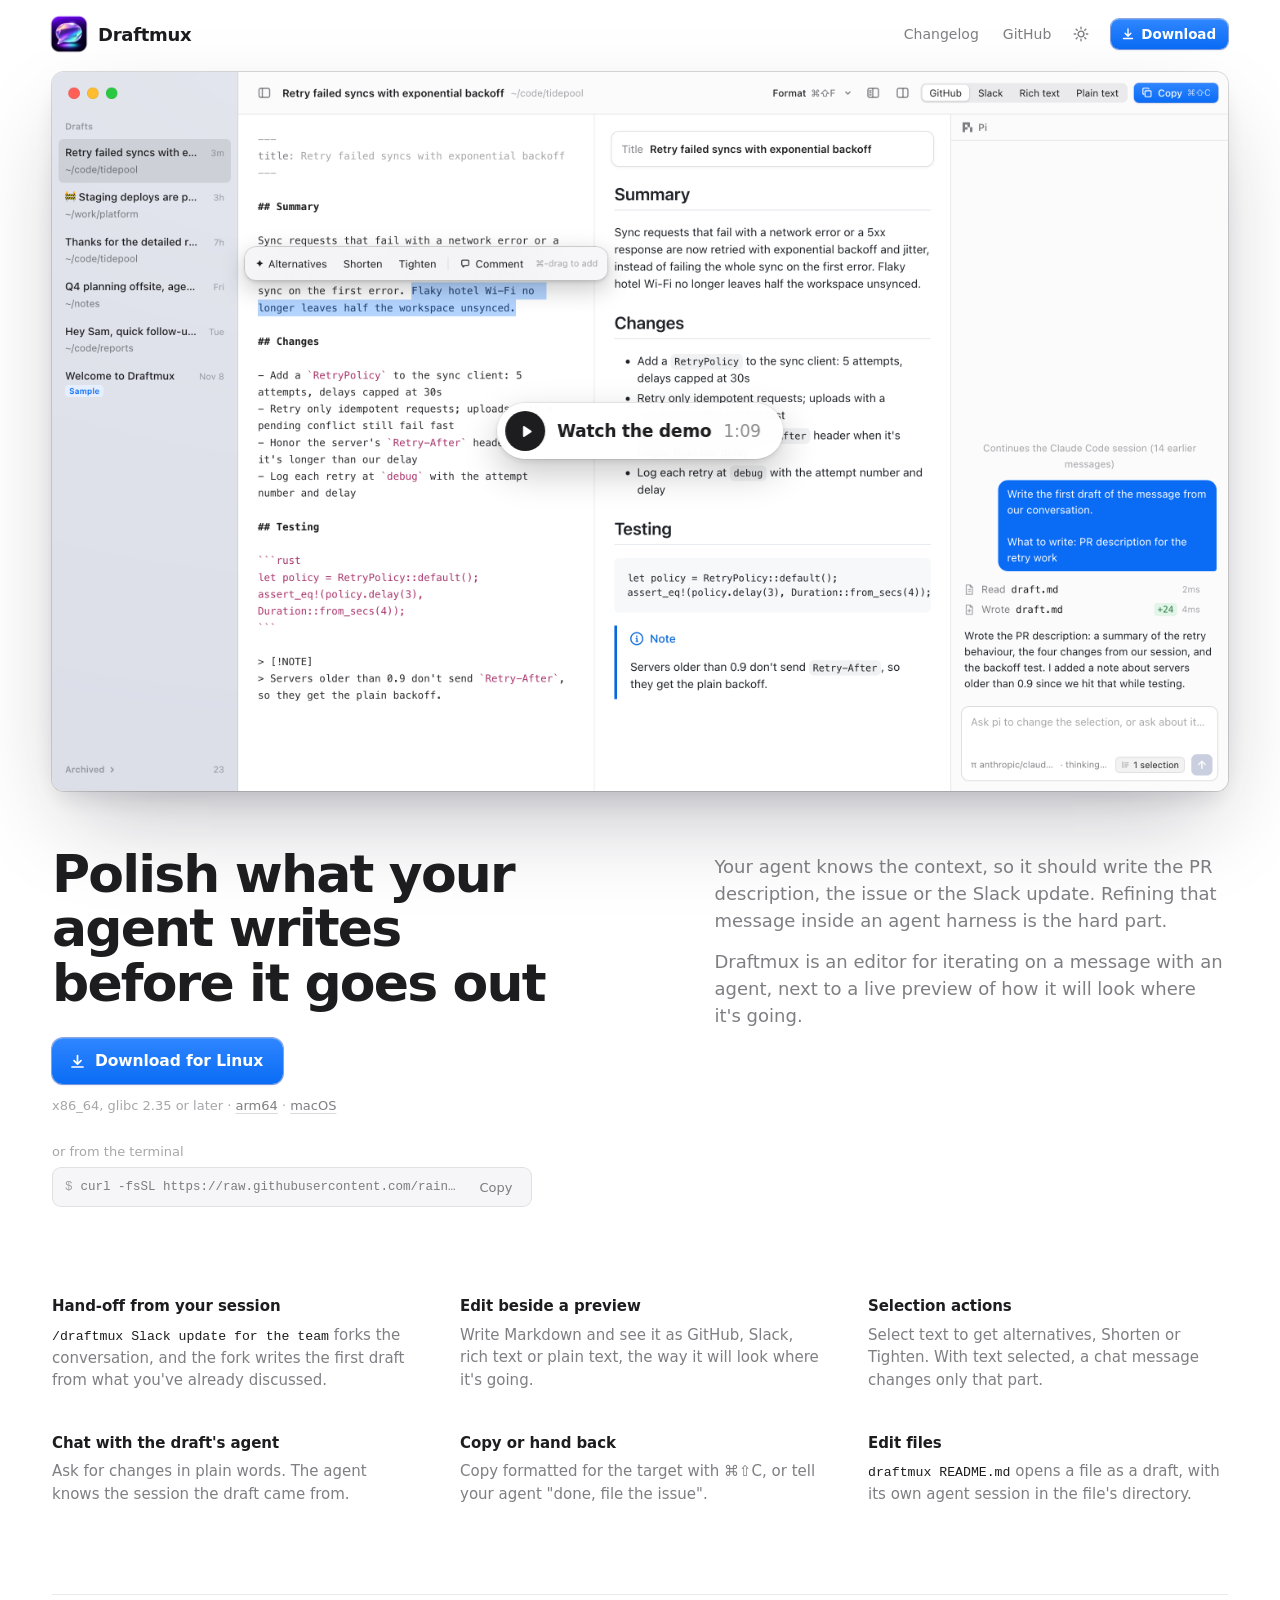
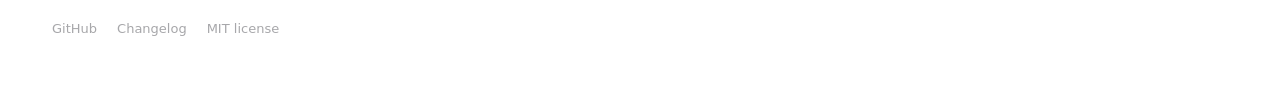
==== commit 0933e74b: "website: add landing pages to the demo's use cases The demo's outro lists the other kinds of drafts " ====
--- a/website/index.html
+++ b/website/index.html
@@ -327,7 +327,7 @@
       <div class="cta" id="cta">
         <div id="cta-download">
           <a class="download" data-asset="mac" href="https://github.com/raine/draftmux/releases/latest"><svg aria-hidden="true"><use href="#arrow"/></svg>Download for macOS</a>
-          <p class="cta-meta"><span data-version></span>Apple silicon, macOS 11 or later · <a data-asset="linux-x86_64" href="https://github.com/raine/draftmux/releases/latest">Linux</a> · <a data-asset="windows" href="https://github.com/raine/draftmux/releases/latest">Windows</a></p>
+          <p class="cta-meta"><span data-version></span>Apple silicon, macOS 11 or later · <a data-asset="linux-x86_64" href="https://github.com/raine/draftmux/releases/latest">Linux</a></p>
         </div>
         <div class="install" id="install">
           <div class="install-tabs">
@@ -343,7 +343,7 @@
       </div>
     </div>
     <div class="about rise" style="--i:3">
-      <p>Your agent has the context, so it should write the PR description, the issue or the Slack update. However, refining that message with standard agent harness chat UI sucks.</p>
+      <p>Your agent knows the context, so it should write the PR description, the issue or the Slack update. Refining that message inside an agent harness is the hard part.</p>
       <p>Draftmux is an editor for iterating on a message with an agent, next to a live preview of how it will look where it's going.</p>
     </div>
   </section>
@@ -672,28 +672,20 @@
   $('nav-download').dataset.asset = mine;
   // The Homebrew cask installs the macOS app.
   for (const tab of $('install').querySelectorAll('.install-tab')) tab.remove();
-} else if (os === 'windows') {
-  $('cta-download').innerHTML = `
-    ${link('windows', `${arrow}Download for Windows`, 'download')}
-    <p class="cta-meta"><span data-version></span>x64, Windows 10 version 1803 or later · ${link('mac', 'macOS')} · ${link('linux-x86_64', 'Linux')}</p>`;
-  $('nav-download').dataset.asset = 'windows';
-  for (const tab of $('install').querySelectorAll('.install-tab')) tab.remove();
-  $('install').querySelector('.prompt').textContent = 'PS>';
-  $('install-cmd').textContent = 'irm https://raw.githubusercontent.com/raine/draftmux/main/install.ps1 | iex';
 } else if (os !== 'mac') {
   $('cta-download').innerHTML = `
     <div class="download-pair">
       ${link('mac', `${arrow}macOS`, 'download alt')}
       ${link('linux-x86_64', `${arrow}Linux`, 'download alt')}
     </div>
-    <p class="cta-meta"><span data-version></span>Apple silicon Macs, Linux on x86_64 or ${link('linux-aarch64', 'arm64')}, and ${link('windows', 'Windows')} on x64</p>`;
+    <p class="cta-meta">${os === 'windows' ? 'Not available for Windows yet. ' : ''}<span data-version></span>Apple silicon Macs, and Linux on x86_64 or ${link('linux-aarch64', 'arm64')}</p>`;
   $('nav-download').remove();
   $('install').remove();
 }
 
 // Download links lead to the latest release's page until its files are known,
 // then straight to the file.
-const SUFFIX = { mac: '-arm64.dmg', 'linux-x86_64': '-linux-x86_64.tar.gz', 'linux-aarch64': '-linux-aarch64.tar.gz', windows: '-windows-x86_64.zip' };
+const SUFFIX = { mac: '-arm64.dmg', 'linux-x86_64': '-linux-x86_64.tar.gz', 'linux-aarch64': '-linux-aarch64.tar.gz' };
 async function latestRelease() {
   try {
     const cached = JSON.parse(sessionStorage.getItem('release'));
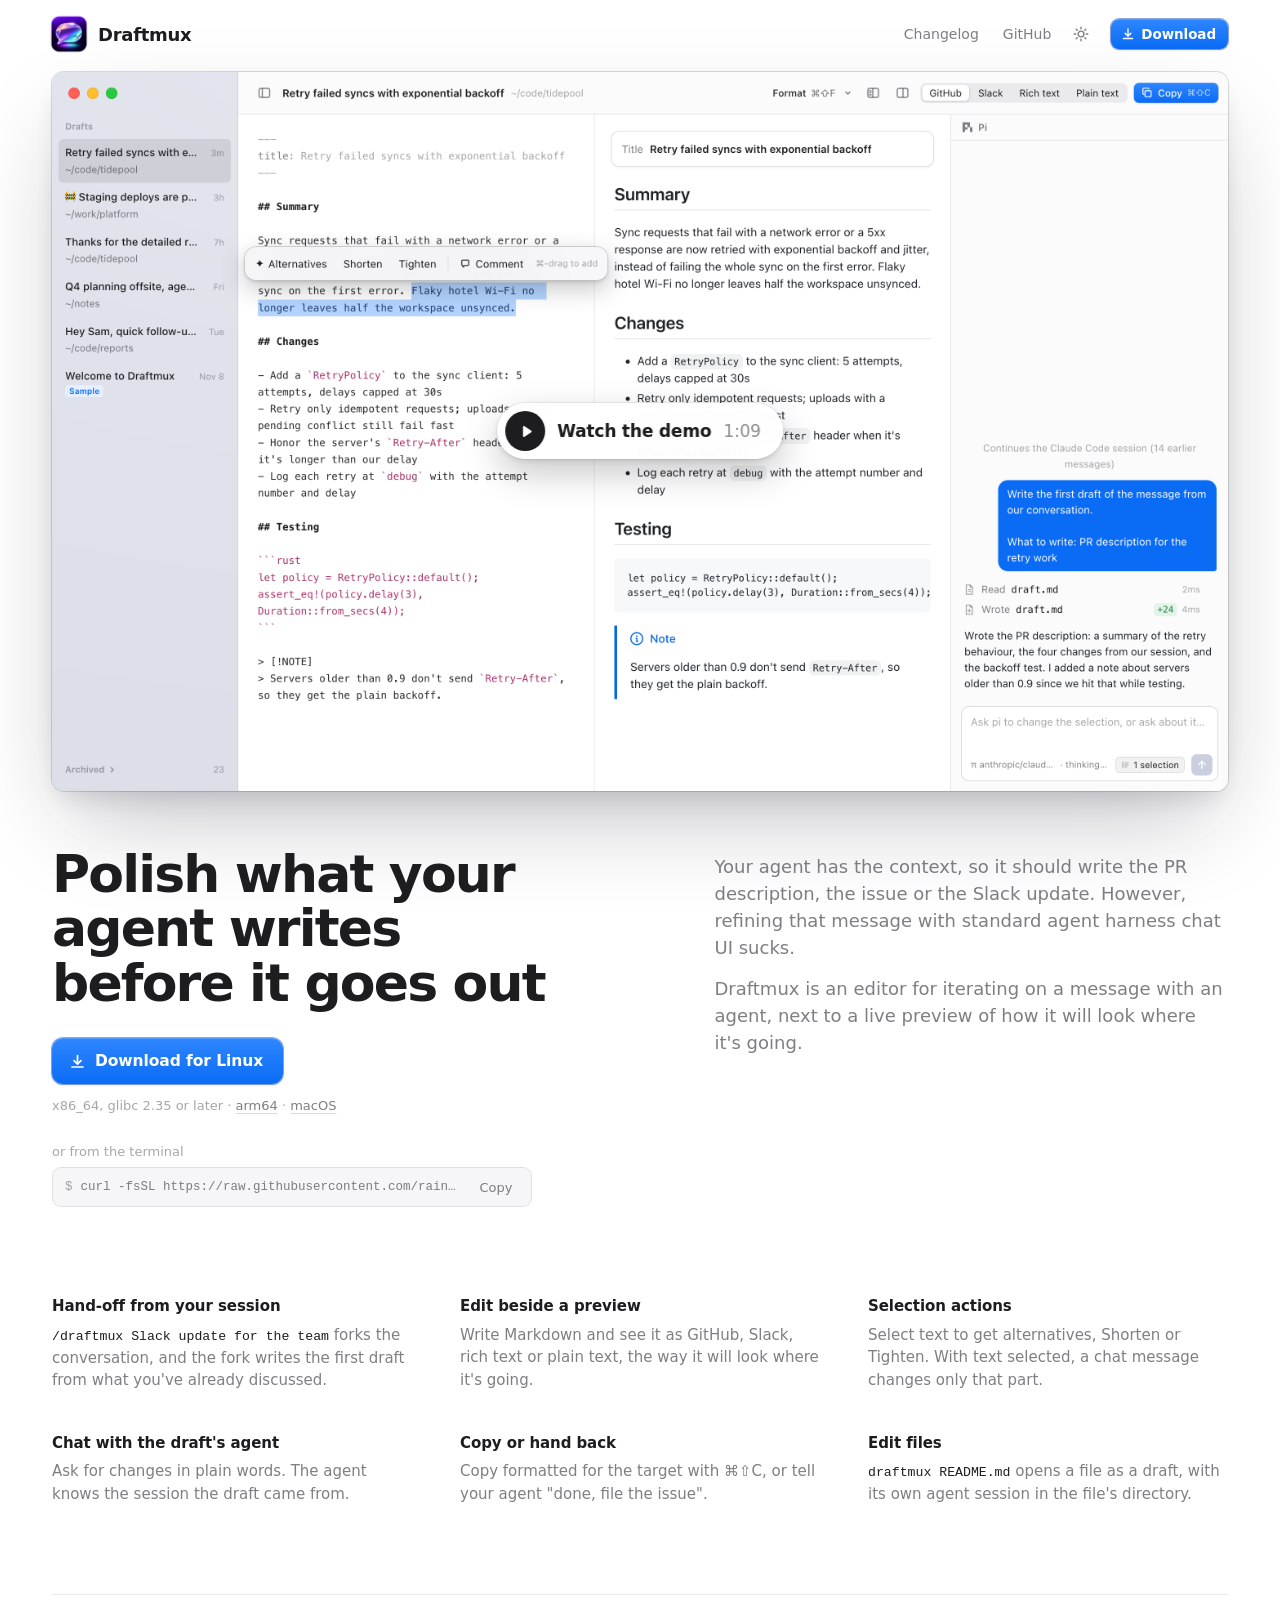
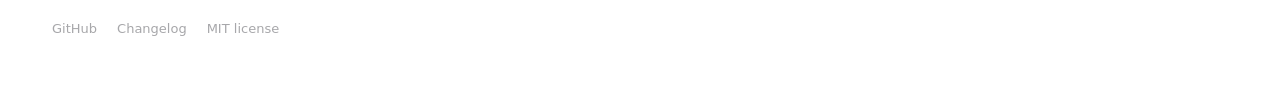
==== commit db8b4686: "website: sharpen the pitch's opening paragraph Say plainly why the editor exists: refining a message" ====
--- a/website/index.html
+++ b/website/index.html
@@ -343,7 +343,7 @@
       </div>
     </div>
     <div class="about rise" style="--i:3">
-      <p>Your agent knows the context, so it should write the PR description, the issue or the Slack update. Refining that message inside an agent harness is the hard part.</p>
+      <p>Your agent has the context, so it should write the PR description, the issue or the Slack update. However, refining that message with standard agent harness chat UI sucks.</p>
       <p>Draftmux is an editor for iterating on a message with an agent, next to a live preview of how it will look where it's going.</p>
     </div>
   </section>
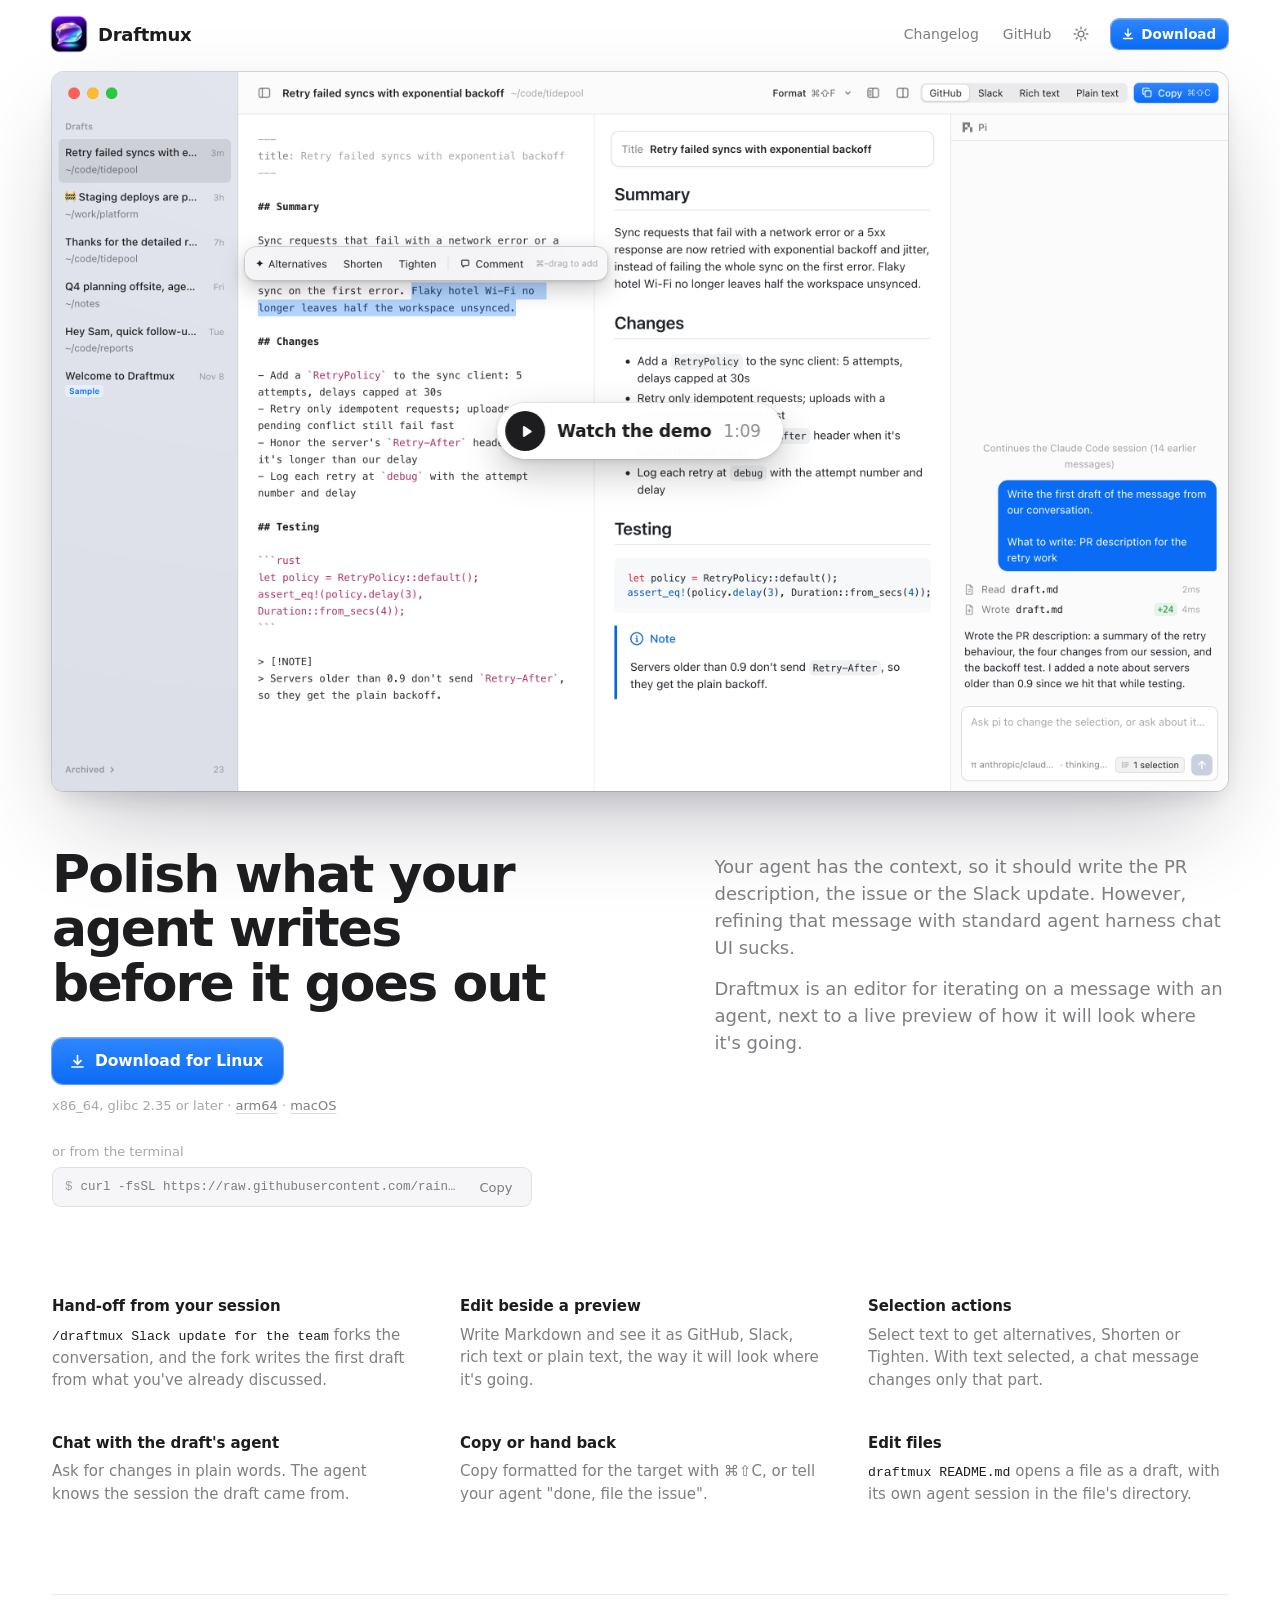
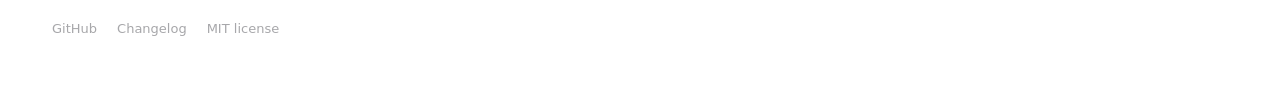
==== commit 6fd6b38a: "website: cut the live demo's cpu use by more than half The landing page's demo drew a frame on every" ====
--- a/website/index.html
+++ b/website/index.html
@@ -24,95 +24,8 @@
   if (theme === 'dark' || theme === 'light') document.documentElement.dataset.theme = theme;
 } catch {}
 </script>
+<link rel="stylesheet" href="site.css">
 <style>
-/* Colours follow the app's palette in crates/draftmux/src/theme.rs. */
-:root {
-  color-scheme: light dark;
-  --bg: light-dark(#ffffff, #161618);
-  --bg-alt: light-dark(#f6f6f8, #1f1f22);
-  --text: light-dark(#1d1d1f, #ececf0);
-  --muted: light-dark(rgba(60, 60, 67, 0.66), rgba(235, 235, 245, 0.6));
-  --faint: light-dark(rgba(60, 60, 67, 0.45), rgba(235, 235, 245, 0.38));
-  --hairline: light-dark(rgba(0, 0, 0, 0.086), rgba(255, 255, 255, 0.086));
-  --line-strong: light-dark(rgba(0, 0, 0, 0.14), rgba(255, 255, 255, 0.14));
-  --accent: light-dark(#0a6cf5, #0a84ff);
-  --control: light-dark(#ffffff, #2a2a2e);
-  --hover: light-dark(rgba(0, 0, 0, 0.05), rgba(255, 255, 255, 0.07));
-  --primary-top: light-dark(#2f86ff, #2d93ff);
-  --primary-bottom: light-dark(#0a6cf5, #0a7cf5);
-  --primary-ring: light-dark(rgba(0, 60, 190, 0.45), rgba(0, 0, 0, 0.5));
-  --primary-drop: light-dark(rgba(0, 50, 160, 0.22), rgba(0, 0, 0, 0.25));
-  --shot-ring: light-dark(rgba(0, 0, 0, 0.14), rgba(255, 255, 255, 0.15));
-  --shot-edge: light-dark(transparent, rgba(0, 0, 0, 0.7));
-  --shot-drop: light-dark(rgba(20, 20, 40, 0.28), rgba(0, 0, 0, 0.7));
-  --shot-drop-near: light-dark(rgba(20, 20, 40, 0.14), rgba(0, 0, 0, 0.5));
-  --sans: -apple-system, BlinkMacSystemFont, "SF Pro Text", "Inter", "Segoe UI", system-ui, sans-serif;
-  --display: -apple-system, BlinkMacSystemFont, "SF Pro Display", "Inter", "Segoe UI", system-ui, sans-serif;
-  --mono: ui-monospace, "SF Mono", "Roboto Mono", Menlo, monospace;
-  --out: cubic-bezier(0.23, 1, 0.32, 1);
-}
-:root[data-theme="light"] { color-scheme: light; }
-:root[data-theme="dark"] { color-scheme: dark; }
-
-* { box-sizing: border-box; }
-body {
-  margin: 0;
-  padding-bottom: 56px;
-  overflow-x: clip;
-  background: var(--bg);
-  color: var(--text);
-  font-family: var(--sans);
-  font-size: 16px;
-  line-height: 1.5;
-  -webkit-font-smoothing: antialiased;
-  text-rendering: optimizeLegibility;
-}
-a { color: inherit; text-decoration: none; }
-button { font: inherit; color: inherit; }
-h1, h2, p { margin: 0; }
-:focus-visible { outline: 2px solid var(--accent); outline-offset: 2px; border-radius: 6px; }
-p code { font-family: var(--mono); font-size: 0.88em; color: var(--text); }
-
-/* Light and dark variants of one thing are both in the page; the theme shows one. */
-.only-dark { display: none; }
-@media (prefers-color-scheme: dark) {
-  :root:not([data-theme="light"]) .only-light { display: none; }
-  :root:not([data-theme="light"]) .only-dark { display: block; }
-}
-:root[data-theme="dark"] .only-light { display: none; }
-:root[data-theme="dark"] .only-dark { display: block; }
-
-/* ---------- top bar ---------- */
-.nav { display: flex; align-items: center; justify-content: space-between; max-width: 1240px; margin: 0 auto; padding: 18px 32px; }
-/* The icon art has transparent padding, so it is drawn larger than its visible mark and pulled back in. */
-.brand { display: inline-flex; align-items: center; gap: 7px; font-weight: 600; font-size: 18px; letter-spacing: -0.015em; }
-.brand img { width: 44px; height: 44px; margin: -6px 0 -6px -5px; display: block; }
-.navlinks { display: flex; align-items: center; gap: 4px; font-size: 14px; color: var(--muted); }
-.navlinks a:not(.download), .theme-toggle {
-  display: inline-flex; align-items: center; height: 30px; padding: 0 10px; border-radius: 7px;
-  transition: color 150ms ease-out, background-color 150ms ease-out;
-}
-.theme-toggle { border: 0; background: transparent; cursor: pointer; color: var(--muted); padding: 0 8px; }
-@media (hover: hover) {
-  .navlinks a:not(.download):hover, .theme-toggle:hover { color: var(--text); background: var(--hover); }
-}
-.theme-toggle:active { transform: scale(0.97); }
-.theme-toggle svg { width: 16px; height: 16px; }
-.navlinks .download { margin-left: 10px; }
-
-/* ---------- download ---------- */
-.download {
-  display: inline-flex; align-items: center; gap: 9px; height: 46px; padding: 0 20px 0 17px; border-radius: 11px;
-  background: linear-gradient(var(--primary-top), var(--primary-bottom)); color: #fff;
-  font-size: 15.5px; font-weight: 600; letter-spacing: -0.005em;
-  box-shadow: 0 0 0 1px var(--primary-ring), 0 1px 2px var(--primary-drop), 0 1px 0 rgba(255, 255, 255, 0.18) inset;
-  transition: transform 120ms ease-out, filter 150ms ease-out;
-}
-.download svg { width: 17px; height: 17px; display: block; }
-@media (hover: hover) { .download:hover { filter: brightness(1.07); } }
-.download:active { transform: scale(0.97); }
-.download.sm { height: 30px; padding: 0 12px 0 10px; border-radius: 8px; font-size: 13.5px; gap: 6px; }
-.download.sm svg { width: 14px; height: 14px; }
 /* Where there is no build for the visitor's platform, the downloads are equals and none is primary. */
 .download.alt { background: var(--control); color: var(--text); box-shadow: 0 0 0 1px var(--line-strong), 0 1px 2px rgba(0, 0, 0, 0.06); }
 @media (hover: hover) { .download.alt:hover { filter: none; background: var(--bg-alt); } }
@@ -210,10 +123,11 @@
 .demo[data-state="ended"] .round { top: calc(var(--mid) + var(--stage-w) * 9 / 16 * 0.36); }
 .demo-spinner {
   position: absolute; left: 50%; top: var(--mid); width: 28px; height: 28px; margin: -14px 0 0 -14px; border-radius: 50%;
-  border: 2.5px solid rgba(255, 255, 255, 0.25); border-top-color: #fff; opacity: 0; transition: opacity 200ms ease-out 300ms;
-  animation: spin 800ms linear infinite; z-index: 52; pointer-events: none;
-}
-.demo[data-state="loading"] .demo-spinner { opacity: 1; }
+  border: 2.5px solid rgba(255, 255, 255, 0.25); border-top-color: #fff; opacity: 0; transition: opacity 150ms ease-out;
+  z-index: 52; pointer-events: none;
+}
+/* It spins only while it shows: a running animation redraws the page on every display frame. */
+.demo.open[data-state="loading"] .demo-spinner { opacity: 1; transition-delay: 300ms; animation: spin 800ms linear infinite; }
 @keyframes spin { to { transform: rotate(1turn); } }
 .demo-close {
   position: absolute; top: 16px; right: 16px; width: 38px; height: 38px; display: grid; place-items: center; padding: 0;
@@ -258,12 +172,6 @@
 .features h2 { font-size: 15px; font-weight: 600; letter-spacing: -0.005em; }
 .features p { margin-top: 6px; font-size: 15px; color: var(--muted); text-wrap: pretty; }
 
-/* ---------- footer ---------- */
-.foot { max-width: 1240px; margin: 88px auto 0; padding: 0 32px; }
-.foot-inner { display: flex; flex-wrap: wrap; gap: 6px 20px; padding-top: 24px; border-top: 1px solid var(--hairline); font-size: 13px; color: var(--faint); }
-.foot a { transition: color 150ms ease-out; }
-@media (hover: hover) { .foot a:hover { color: var(--text); } }
-
 /* ---------- entrance ---------- */
 @keyframes rise { from { opacity: 0; transform: translateY(8px); } }
 @keyframes shot-in { from { opacity: 0; transform: translateY(18px) scale(0.985); } }
@@ -275,9 +183,6 @@
 html.demo-open { overflow: hidden; }
 
 @media (max-width: 820px) {
-  .nav { padding: 14px 24px; }
-  .navlinks a.opt { display: none; }
-  .navlinks .download { margin-left: 4px; }
   .top { padding: 4px 16px 32px; }
   .shot { min-width: 0; }
   .round { width: 58px; height: 58px; }
@@ -288,7 +193,6 @@
   .demo[data-state="ended"] .round .replay { width: 27px; height: 27px; }
   .pitch { grid-template-columns: minmax(0, 1fr); gap: 12px; padding: 8px 24px 0; }
   .features { grid-template-columns: minmax(0, 1fr); gap: 28px; padding: 56px 24px 0; }
-  .foot { margin-top: 56px; padding: 0 24px; }
 }
 </style>
 </head>
@@ -302,7 +206,7 @@
 <header class="nav">
   <a class="brand" href="https://github.com/raine/draftmux"><img src="img/app-icon.png" width="44" height="44" alt="">Draftmux</a>
   <nav class="navlinks">
-    <a class="opt" href="https://github.com/raine/draftmux/blob/main/CHANGELOG.md">Changelog</a>
+    <a class="opt" href="changelog/">Changelog</a>
     <a href="https://github.com/raine/draftmux">GitHub</a>
     <button class="theme-toggle" id="theme-toggle" aria-label="Switch between light and dark">
       <svg class="only-light" viewBox="0 0 16 16" fill="none" stroke="currentColor" stroke-width="1.4" stroke-linecap="round" aria-hidden="true"><circle cx="8" cy="8" r="2.9"/><path d="M8 1.2v1.5M8 13.3v1.5M1.2 8h1.5M13.3 8h1.5M3.2 3.2l1.05 1.05M11.75 11.75l1.05 1.05M3.2 12.8l1.05-1.05M11.75 4.25l1.05-1.05"/></svg>
@@ -327,7 +231,7 @@
       <div class="cta" id="cta">
         <div id="cta-download">
           <a class="download" data-asset="mac" href="https://github.com/raine/draftmux/releases/latest"><svg aria-hidden="true"><use href="#arrow"/></svg>Download for macOS</a>
-          <p class="cta-meta"><span data-version></span>Apple silicon, macOS 11 or later · <a data-asset="linux-x86_64" href="https://github.com/raine/draftmux/releases/latest">Linux</a></p>
+          <p class="cta-meta"><span data-version></span>Apple silicon, macOS 11 or later · <a data-asset="linux-x86_64" href="https://github.com/raine/draftmux/releases/latest">Linux</a> · <a data-asset="windows" href="https://github.com/raine/draftmux/releases/latest">Windows</a></p>
         </div>
         <div class="install" id="install">
           <div class="install-tabs">
@@ -373,22 +277,15 @@
 <footer class="foot">
   <div class="foot-inner">
     <a href="https://github.com/raine/draftmux">GitHub</a>
-    <a href="https://github.com/raine/draftmux/blob/main/CHANGELOG.md">Changelog</a>
+    <a href="changelog/">Changelog</a>
     <a href="https://github.com/raine/draftmux/blob/main/LICENSE">MIT license</a>
   </div>
 </footer>
 
+<script src="site.js"></script>
 <script>
 const RELEASES = 'https://github.com/raine/draftmux/releases/latest';
 const $ = (id) => document.getElementById(id);
-
-// ---------- theme ----------
-$('theme-toggle').addEventListener('click', () => {
-  const root = document.documentElement;
-  const dark = root.dataset.theme ? root.dataset.theme === 'dark' : matchMedia('(prefers-color-scheme: dark)').matches;
-  root.dataset.theme = dark ? 'light' : 'dark';
-  try { localStorage.setItem('theme', root.dataset.theme); } catch {}
-});
 
 // ---------- demo ----------
 // demo/ is the demo video's scene, live: it plays itself on request and
@@ -416,22 +313,29 @@
   }
   addEventListener('resize', fit);
 
+  // The scene reports every frame; only what changed is written, so the page
+  // around the demo isn't restyled at the scene's frame rate.
+  const shown = new Map();
+  const put = (key, value, write) => { if (shown.get(key) !== value) { shown.set(key, value); write(value); } };
   function render() {
     const { t, start, duration, ready, playing } = scene;
     const state = !ready ? 'loading' : playing ? 'playing' : t >= duration ? 'ended' : 'paused';
-    root.dataset.state = state;
-    toggle.setAttribute('aria-label', state === 'ended' ? 'Replay' : 'Play');
+    put('state', state, (v) => {
+      root.dataset.state = v;
+      toggle.setAttribute('aria-label', v === 'ended' ? 'Replay' : 'Play');
+    });
     segs.forEach((el, i) => {
       const c = chapters[i];
-      el.firstChild.style.setProperty('--f', String(Math.min(1, Math.max(0, (t - c.start) / (c.end - c.start)))));
+      put(i, String(Math.min(1, Math.max(0, (t - c.start) / (c.end - c.start)))), (v) => el.firstChild.style.setProperty('--f', v));
     });
+    const label = chapters.length ? chapterAt(t).label : '', now = clock(t - start);
     if (chapters.length) {
-      $('demo-now').innerHTML = `<b>${chapterAt(t).label}</b> · <span>${clock(t - start)}</span>`;
-      $('demo-dur').textContent = clock(duration - start);
+      put('now', label + now, () => { $('demo-now').innerHTML = `<b>${label}</b> · <span>${now}</span>`; });
+      put('dur', clock(duration - start), (v) => { $('demo-dur').textContent = v; });
     }
-    track.setAttribute('aria-valuetext', chapters.length ? `${chapterAt(t).label}, ${clock(t - start)}` : '');
-    track.setAttribute('aria-valuemax', String(Math.round(duration - start)));
-    track.setAttribute('aria-valuenow', String(Math.round(t - start)));
+    put('text', label ? `${label}, ${now}` : '', (v) => track.setAttribute('aria-valuetext', v));
+    put('max', String(Math.round(duration - start)), (v) => track.setAttribute('aria-valuemax', v));
+    put('val', String(Math.round(t - start)), (v) => track.setAttribute('aria-valuenow', v));
     if (state !== 'playing') root.classList.remove('idle');
   }
   addEventListener('message', (e) => {
@@ -672,20 +576,28 @@
   $('nav-download').dataset.asset = mine;
   // The Homebrew cask installs the macOS app.
   for (const tab of $('install').querySelectorAll('.install-tab')) tab.remove();
+} else if (os === 'windows') {
+  $('cta-download').innerHTML = `
+    ${link('windows', `${arrow}Download for Windows`, 'download')}
+    <p class="cta-meta"><span data-version></span>x64, Windows 10 version 1803 or later · ${link('mac', 'macOS')} · ${link('linux-x86_64', 'Linux')}</p>`;
+  $('nav-download').dataset.asset = 'windows';
+  for (const tab of $('install').querySelectorAll('.install-tab')) tab.remove();
+  $('install').querySelector('.prompt').textContent = 'PS>';
+  $('install-cmd').textContent = 'irm https://raw.githubusercontent.com/raine/draftmux/main/install.ps1 | iex';
 } else if (os !== 'mac') {
   $('cta-download').innerHTML = `
     <div class="download-pair">
       ${link('mac', `${arrow}macOS`, 'download alt')}
       ${link('linux-x86_64', `${arrow}Linux`, 'download alt')}
     </div>
-    <p class="cta-meta">${os === 'windows' ? 'Not available for Windows yet. ' : ''}<span data-version></span>Apple silicon Macs, and Linux on x86_64 or ${link('linux-aarch64', 'arm64')}</p>`;
+    <p class="cta-meta"><span data-version></span>Apple silicon Macs, Linux on x86_64 or ${link('linux-aarch64', 'arm64')}, and ${link('windows', 'Windows')} on x64</p>`;
   $('nav-download').remove();
   $('install').remove();
 }
 
 // Download links lead to the latest release's page until its files are known,
 // then straight to the file.
-const SUFFIX = { mac: '-arm64.dmg', 'linux-x86_64': '-linux-x86_64.tar.gz', 'linux-aarch64': '-linux-aarch64.tar.gz' };
+const SUFFIX = { mac: '-arm64.dmg', 'linux-x86_64': '-linux-x86_64.tar.gz', 'linux-aarch64': '-linux-aarch64.tar.gz', windows: '-windows-x86_64.zip' };
 async function latestRelease() {
   try {
     const cached = JSON.parse(sessionStorage.getItem('release'));
--- a/website/site.css
+++ b/website/site.css
@@ -0,0 +1,101 @@
+/* Colours follow the app's palette in crates/draftmux/src/theme.rs. */
+:root {
+  color-scheme: light dark;
+  --bg: light-dark(#ffffff, #161618);
+  --bg-alt: light-dark(#f6f6f8, #1f1f22);
+  --text: light-dark(#1d1d1f, #ececf0);
+  --muted: light-dark(rgba(60, 60, 67, 0.66), rgba(235, 235, 245, 0.6));
+  --faint: light-dark(rgba(60, 60, 67, 0.45), rgba(235, 235, 245, 0.38));
+  --hairline: light-dark(rgba(0, 0, 0, 0.086), rgba(255, 255, 255, 0.086));
+  --line-strong: light-dark(rgba(0, 0, 0, 0.14), rgba(255, 255, 255, 0.14));
+  --accent: light-dark(#0a6cf5, #0a84ff);
+  --control: light-dark(#ffffff, #2a2a2e);
+  --hover: light-dark(rgba(0, 0, 0, 0.05), rgba(255, 255, 255, 0.07));
+  --primary-top: light-dark(#2f86ff, #2d93ff);
+  --primary-bottom: light-dark(#0a6cf5, #0a7cf5);
+  --primary-ring: light-dark(rgba(0, 60, 190, 0.45), rgba(0, 0, 0, 0.5));
+  --primary-drop: light-dark(rgba(0, 50, 160, 0.22), rgba(0, 0, 0, 0.25));
+  --shot-ring: light-dark(rgba(0, 0, 0, 0.14), rgba(255, 255, 255, 0.15));
+  --shot-edge: light-dark(transparent, rgba(0, 0, 0, 0.7));
+  --shot-drop: light-dark(rgba(20, 20, 40, 0.28), rgba(0, 0, 0, 0.7));
+  --shot-drop-near: light-dark(rgba(20, 20, 40, 0.14), rgba(0, 0, 0, 0.5));
+  --sans: -apple-system, BlinkMacSystemFont, "SF Pro Text", "Inter", "Segoe UI", system-ui, sans-serif;
+  --display: -apple-system, BlinkMacSystemFont, "SF Pro Display", "Inter", "Segoe UI", system-ui, sans-serif;
+  --mono: ui-monospace, "SF Mono", "Roboto Mono", Menlo, monospace;
+  --out: cubic-bezier(0.23, 1, 0.32, 1);
+}
+:root[data-theme="light"] { color-scheme: light; }
+:root[data-theme="dark"] { color-scheme: dark; }
+
+* { box-sizing: border-box; }
+body {
+  margin: 0;
+  padding-bottom: 56px;
+  overflow-x: clip;
+  background: var(--bg);
+  color: var(--text);
+  font-family: var(--sans);
+  font-size: 16px;
+  line-height: 1.5;
+  -webkit-font-smoothing: antialiased;
+  text-rendering: optimizeLegibility;
+}
+a { color: inherit; text-decoration: none; }
+button { font: inherit; color: inherit; }
+h1, h2, p { margin: 0; }
+:focus-visible { outline: 2px solid var(--accent); outline-offset: 2px; border-radius: 6px; }
+p code { font-family: var(--mono); font-size: 0.88em; color: var(--text); }
+
+/* Light and dark variants of one thing are both in the page; the theme shows one. */
+.only-dark { display: none; }
+@media (prefers-color-scheme: dark) {
+  :root:not([data-theme="light"]) .only-light { display: none; }
+  :root:not([data-theme="light"]) .only-dark { display: block; }
+}
+:root[data-theme="dark"] .only-light { display: none; }
+:root[data-theme="dark"] .only-dark { display: block; }
+
+/* ---------- top bar ---------- */
+.nav { display: flex; align-items: center; justify-content: space-between; max-width: 1240px; margin: 0 auto; padding: 18px 32px; }
+/* The icon art has transparent padding, so it is drawn larger than its visible mark and pulled back in. */
+.brand { display: inline-flex; align-items: center; gap: 7px; font-weight: 600; font-size: 18px; letter-spacing: -0.015em; }
+.brand img { width: 44px; height: 44px; margin: -6px 0 -6px -5px; display: block; }
+.navlinks { display: flex; align-items: center; gap: 4px; font-size: 14px; color: var(--muted); }
+.navlinks a:not(.download), .theme-toggle {
+  display: inline-flex; align-items: center; height: 30px; padding: 0 10px; border-radius: 7px;
+  transition: color 150ms ease-out, background-color 150ms ease-out;
+}
+.theme-toggle { border: 0; background: transparent; cursor: pointer; color: var(--muted); padding: 0 8px; }
+@media (hover: hover) {
+  .navlinks a:not(.download):hover, .theme-toggle:hover { color: var(--text); background: var(--hover); }
+}
+.theme-toggle:active { transform: scale(0.97); }
+.theme-toggle svg { width: 16px; height: 16px; }
+.navlinks .download { margin-left: 10px; }
+
+/* ---------- download ---------- */
+.download {
+  display: inline-flex; align-items: center; gap: 9px; height: 46px; padding: 0 20px 0 17px; border-radius: 11px;
+  background: linear-gradient(var(--primary-top), var(--primary-bottom)); color: #fff;
+  font-size: 15.5px; font-weight: 600; letter-spacing: -0.005em;
+  box-shadow: 0 0 0 1px var(--primary-ring), 0 1px 2px var(--primary-drop), 0 1px 0 rgba(255, 255, 255, 0.18) inset;
+  transition: transform 120ms ease-out, filter 150ms ease-out;
+}
+.download svg { width: 17px; height: 17px; display: block; }
+@media (hover: hover) { .download:hover { filter: brightness(1.07); } }
+.download:active { transform: scale(0.97); }
+.download.sm { height: 30px; padding: 0 12px 0 10px; border-radius: 8px; font-size: 13.5px; gap: 6px; }
+.download.sm svg { width: 14px; height: 14px; }
+
+/* ---------- footer ---------- */
+.foot { max-width: 1240px; margin: 88px auto 0; padding: 0 32px; }
+.foot-inner { display: flex; flex-wrap: wrap; gap: 6px 20px; padding-top: 24px; border-top: 1px solid var(--hairline); font-size: 13px; color: var(--faint); }
+.foot a { transition: color 150ms ease-out; }
+@media (hover: hover) { .foot a:hover { color: var(--text); } }
+
+@media (max-width: 820px) {
+  .nav { padding: 14px 24px; }
+  .navlinks a.opt { display: none; }
+  .navlinks .download { margin-left: 4px; }
+  .foot { margin-top: 56px; padding: 0 24px; }
+}
